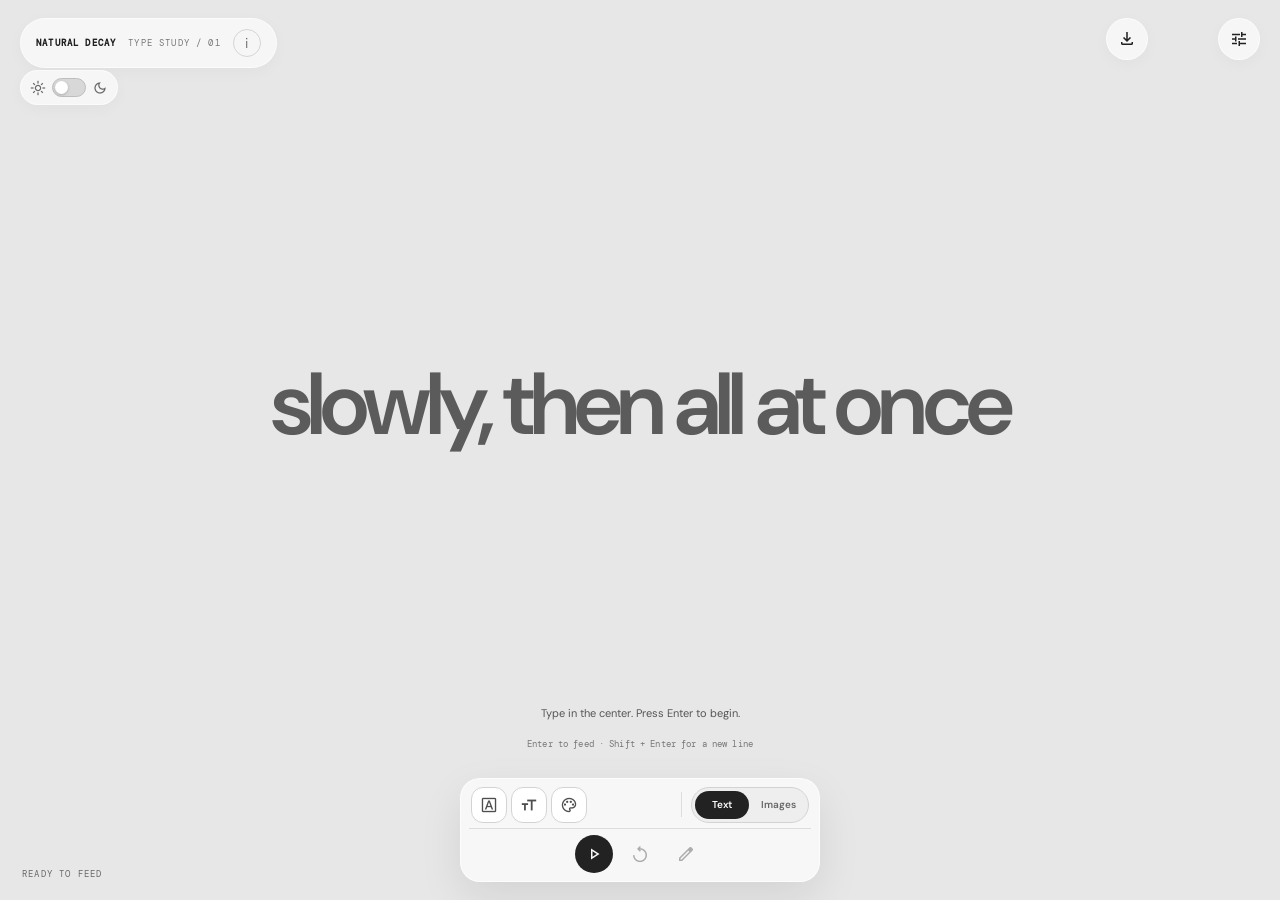
==== index.html @ f366f7c3 "Add files via upload" ====
<!doctype html>
<html lang="en" data-theme="light">
<head>
  <meta charset="utf-8">
  <meta name="viewport" content="width=device-width,initial-scale=1,viewport-fit=cover">
  <meta name="theme-color" content="#efefef">
  <title>Natural Decay — typography in motion</title>
  <link rel="preconnect" href="https://fonts.googleapis.com">
  <link rel="preconnect" href="https://fonts.gstatic.com" crossorigin>
  <link href="https://fonts.googleapis.com/css2?family=DM+Mono:wght@400;500&family=DM+Sans:wght@400;500;600;700&family=Fraunces:opsz,wght@9..144,400;9..144,600&family=IBM+Plex+Mono:wght@400;500&family=Manrope:wght@400;500;600;700&family=Playfair+Display:wght@400;600&family=Space+Grotesk:wght@400;500;600;700&display=swap" rel="stylesheet">
  <link href="https://fonts.googleapis.com/css2?family=Material+Symbols+Outlined" rel="stylesheet">
  <link rel="stylesheet" href="./styles.css">
</head>
<body>
  <main class="app" id="app">
    <div class="stage-wrap" aria-label="Typography scene">
      <canvas id="scene" aria-label="Ants consuming the centered scene"></canvas>
      <textarea id="copy" class="type-editor" rows="2" spellcheck="false" aria-label="Your text" aria-describedby="edit-hint">slowly, then all at once</textarea>
      <div id="image-layer" class="image-layer" aria-label="Image collage" tabindex="-1" hidden></div>
      <input id="image-file" type="file" accept="image/png,image/jpeg,image/svg+xml" multiple hidden>
      <div class="brand-pill"><strong>NATURAL DECAY</strong><span>TYPE STUDY / 01</span><button id="info-open" class="info-button icon-button" aria-label="About Natural Decay" title="About Natural Decay"><span class="info-glyph" aria-hidden="true">i</span></button></div>
      <label class="theme-toggle" title="Switch between light and dark mode"><span class="material-symbols-outlined" aria-hidden="true">light_mode</span><input id="theme-toggle" type="checkbox" role="switch" aria-label="Dark mode"><span class="material-symbols-outlined" aria-hidden="true">dark_mode</span></label>
      <button id="export" class="tweak-trigger frame-export" title="Download this frame"><span class="material-symbols-outlined" aria-hidden="true">download</span><span>Download frame</span></button>
      <button id="tweak-open" class="tweak-trigger" aria-haspopup="dialog" aria-controls="tweaks"><span class="material-symbols-outlined" aria-hidden="true">tune</span><span>Tweak</span></button>
      <div class="scene-meta"><span id="state-label" aria-live="polite">READY TO FEED</span><span id="remaining"></span></div>
      <div id="hint" class="hint" role="status">Type in the center. Press Enter to begin.</div>
      <div id="edit-hint" class="edit-hint">Enter to feed <i>·</i> Shift + Enter for a new line <i>·</i> Add, drag, or paste images to build a collage</div>
      <div id="edit-toolbar" class="edit-toolbar" aria-label="Composition and simulation controls">
        <div class="toolbar-top">
          <div id="type-style" class="type-style" aria-label="Text styling tools">
            <details class="style-popover" name="toolbar-popover"><summary aria-label="Choose font family" title="Font family"><span class="material-symbols-outlined" aria-hidden="true">font_download</span></summary><div class="font-panel"><div class="popover-title">Typeface</div><div id="font-options" class="font-options" role="listbox" aria-label="Typeface options"></div></div></details>
            <details class="style-popover" name="toolbar-popover"><summary aria-label="Text size" title="Text size"><span class="material-symbols-outlined" aria-hidden="true">format_size</span></summary><label class="size-tool"><span>Size</span><input id="edit-size" type="range" min="28" max="160" value="88" aria-label="Text size"></label></details>
            <details class="style-popover" name="toolbar-popover"><summary aria-label="Text color" title="Text color"><span class="material-symbols-outlined" aria-hidden="true">palette</span></summary><div class="color-panel"><div class="popover-title">Text color</div><div class="color-swatches" role="group" aria-label="Choose text color"><button type="button" data-color="#202020" aria-label="Black" class="color-swatch"></button><button type="button" data-color="#5b5b5b" aria-label="Charcoal" class="color-swatch"></button><button type="button" data-color="#888888" aria-label="Grey" class="color-swatch"></button><button type="button" data-color="#d0d0d0" aria-label="Light grey" class="color-swatch"></button><button type="button" data-color="#ffffff" aria-label="White" class="color-swatch"></button><button type="button" data-color="#cf3b3b" aria-label="Red" class="color-swatch"></button><button type="button" data-color="#df8b22" aria-label="Orange" class="color-swatch"></button><button type="button" data-color="#d6c33a" aria-label="Yellow" class="color-swatch"></button><button type="button" data-color="#3c9b67" aria-label="Green" class="color-swatch"></button><button type="button" data-color="#3289c9" aria-label="Blue" class="color-swatch"></button><button type="button" data-color="#7754b8" aria-label="Purple" class="color-swatch"></button><button type="button" data-color="#ca4f91" aria-label="Pink" class="color-swatch"></button></div><label class="custom-color">Hex<input id="text-color" type="text" value="#5b5b5b" aria-label="Custom hex text color" maxlength="7" inputmode="text"></label></div></details>
          </div>
          <div class="toolbar-actions">
            <div id="mode-switch" class="mode-switch" role="group" aria-label="Composition mode">
              <button id="mode-text" class="mode-option active" type="button" aria-pressed="true">Text</button>
              <button id="mode-image" class="mode-option" type="button" aria-pressed="false">Images</button>
            </div>
            <div id="image-tools" class="image-tools" hidden>
              <button id="add-image" class="panel-action compact-action" title="Choose images"><span class="material-symbols-outlined" aria-hidden="true">image</span></button>
              <button id="paste-image" class="panel-action compact-action" title="Paste images from the clipboard"><span class="material-symbols-outlined" aria-hidden="true">content_paste</span></button>
              <button id="clear-image" class="panel-action compact-action" title="Remove selected image" hidden><span class="material-symbols-outlined" aria-hidden="true">delete</span></button>
            </div>
          </div>
        </div>
        <div class="transport" role="group" aria-label="Simulation controls">
          <button id="play-pause" class="icon-button primary-icon" aria-label="Start feeding" title="Start feeding"><span class="material-symbols-outlined" aria-hidden="true">play_arrow</span></button>
          <button id="replay" class="icon-button" aria-label="Replay" title="Replay" disabled><span class="material-symbols-outlined" aria-hidden="true">replay</span></button>
          <button id="edit" class="icon-button" aria-label="Edit text" title="Edit text" disabled><span class="material-symbols-outlined" aria-hidden="true">edit</span></button>
        </div>
      </div>
    </div>

    <dialog id="tweaks" class="tweaks" aria-labelledby="tweaks-title">
      <div class="dialog-head"><div><p class="eyebrow">LIVE BEHAVIOUR</p><h2 id="tweaks-title">Tweak the colony</h2></div><button id="tweak-close" class="close icon-button" aria-label="Close settings" title="Close settings"><span class="material-symbols-outlined" aria-hidden="true">close</span></button></div>
      <div class="tweak-content">
        <div class="field"><label for="ant-file">Custom ant</label><p>Use your own PNG or SVG ant. It stays on this device for this session.</p><input id="ant-file" type="file" accept="image/png,image/svg+xml"><button id="reset-ant" class="panel-action"><span class="material-symbols-outlined" aria-hidden="true">restart_alt</span>Use default ant</button></div>
        <div class="field"><label for="ant-speed">Ant speed <small id="ant-speed-value">1.0×</small></label><p>How quickly ants walk between the colony edge and food.</p><input id="ant-speed" type="range" min="0.4" max="2.5" step="0.1" value="1"></div>
        <div class="field"><label for="eating-frequency">Eating frequency <small id="eating-frequency-value">1.0×</small></label><p>How often ants take a bite while feeding, up to 8× faster.</p><input id="eating-frequency" type="range" min="0.25" max="8" step="0.05" value="1"></div>
        <div class="field"><label for="ant-chaos">Ant chaos <small id="ant-chaos-value">70%</small></label><p>Adds wandering turns while ants keep food in focus; higher values create broader turns.</p><input id="ant-chaos" type="range" min="0" max="100" step="1" value="70"></div>
        <div class="field"><label for="preset">Material response</label><p>Sets bite size and the roughness left at feeding edges.</p><select id="preset"><option value="soft">Soft</option><option value="crumbly">Crumbly</option><option value="firm">Firm</option><option value="custom">Custom</option></select></div>
        <div class="field"><label for="size">Type size <small id="size-value">88 px</small></label><p>Sets the requested text size for your next cycle.</p><input id="size" type="range" min="28" max="160" value="88"></div>
        <div class="field"><label class="check-label" for="autofit"><input id="autofit" type="checkbox" checked><span>Auto fit</span></label><p>Scales the text down when needed to fit the scene.</p></div>
        <div class="field"><label for="resistance">Resistance <small id="resistance-value">35%</small></label><p>Higher resistance makes each bite take longer.</p><input id="resistance" type="range" min="0" max="100" value="35"></div>
        <div class="field"><label for="deform">Deformation <small id="deform-value">2.0%</small></label><p>Controls the text’s subtle movement as it weakens.</p><input id="deform" type="range" min="0" max="5" step="0.1" value="2"></div>
        <div class="field trail-field"><label for="trails">Ant trails <small id="trail-value">Off</small></label><p>How long ant footsteps linger, up to 10 seconds.</p><input id="trails" type="range" min="0" max="10" step="0.5" value="0" aria-label="Ant trail duration in seconds"></div>
        <div class="panel-actions"><button id="copy-text" class="panel-action"><span class="material-symbols-outlined" aria-hidden="true">content_copy</span>Copy original text</button></div>
        <p class="privacy-note">The interface stays grayscale; text and source images keep their chosen colors. Fonts load from Google Fonts.</p>
      </div>
    </dialog>
    <dialog id="about" class="about-dialog" aria-labelledby="about-title">
      <div class="dialog-head"><div><p class="eyebrow">A LITTLE ABOUT THIS TOOL</p><h2 id="about-title">Natural Decay</h2></div><button id="about-close" class="close icon-button" aria-label="Close about panel" title="Close"><span class="material-symbols-outlined" aria-hidden="true">close</span></button></div>
      <div class="about-content"><p>Turn text or an image collage into a scene ants gradually eat away. Style your type, add and arrange PNG, JPEG, or SVG images, choose a custom ant, tune the colony and its trails, then pause, replay, switch themes, or download a frame.</p><a class="credit-link" href="https://arnavsharnav.framer.website/" target="_blank" rel="noopener noreferrer">made by arnavsharnav <span class="material-symbols-outlined" aria-hidden="true">open_in_new</span></a></div>
    </dialog>
  </main>
  <script type="module" src="./js/main.js"></script>
</body>
</html>
---- styles.css ----
:root{color-scheme:light;--paper:#efefef;--surface:#f8f8f8;--stage:#e7e7e7;--ink:#202020;--muted:#777;--line:#d3d3d3;--shadow:0 18px 60px #0002}
*{box-sizing:border-box}html,body{width:100%;height:100%;margin:0;overflow:hidden;background:var(--paper);color:var(--ink);font:14px/1.45 "DM Sans",sans-serif}button,input,select,textarea{font:inherit;color:inherit}button{cursor:pointer}.app{width:100vw;height:100vh;height:100dvh;overflow:hidden}.stage-wrap{position:fixed;inset:0;overflow:hidden;background:var(--stage);isolation:isolate}#scene{position:absolute;inset:0;width:100%;height:100%;display:block}
.type-editor{position:absolute;z-index:2;left:50%;top:50%;transform:translate(-50%,-50%);width:min(86vw,1500px);height:auto;min-height:1.1em;max-height:68vh;resize:none;overflow:hidden;border:0;outline:0;background:transparent;text-align:center;white-space:pre-wrap;letter-spacing:-.055em;line-height:1.04;padding:0;color:#5b5b5b;font-family:"DM Sans",sans-serif;font-size:clamp(42px,10vw,148px);font-weight:600;caret-color:#555}.type-editor::selection{background:#7775;color:#111}.type-editor.is-hidden{display:none}
.brand-pill,.tweak-trigger,.transport,.edit-toolbar,.scene-meta,.hint,.edit-hint{position:absolute;z-index:4}.brand-pill{top:max(18px,env(safe-area-inset-top));left:max(20px,env(safe-area-inset-left));display:flex;align-items:center;gap:12px;border:1px solid #fff9;background:#f8f8f8d9;backdrop-filter:blur(14px);border-radius:99px;padding:10px 15px;font:600 9px "DM Mono",monospace;letter-spacing:.13em;box-shadow:0 4px 16px #00000008}.brand-pill span{color:var(--muted);font-weight:400}
.tweak-trigger{top:max(18px,env(safe-area-inset-top));right:max(20px,env(safe-area-inset-right));height:42px;display:flex;align-items:center;gap:8px;padding:0 15px;border:1px solid #fff9;border-radius:99px;background:#f8f8f8d9;backdrop-filter:blur(14px);box-shadow:0 4px 16px #00000008;font-size:11px;transition:transform .18s ease,background .18s ease}.tweak-trigger:hover{transform:translateY(-1px);background:#fff}.material-symbols-outlined{font-family:'Material Symbols Outlined';font-weight:normal;font-style:normal;font-size:20px;line-height:1;letter-spacing:normal;text-transform:none;display:inline-block;white-space:nowrap;direction:ltr;font-feature-settings:'liga';-webkit-font-feature-settings:'liga';-webkit-font-smoothing:antialiased}
.scene-meta{left:max(22px,env(safe-area-inset-left));bottom:max(20px,env(safe-area-inset-bottom));right:max(22px,env(safe-area-inset-right));display:flex;justify-content:space-between;align-items:center;color:#686868;font:9px "DM Mono",monospace;letter-spacing:.13em;pointer-events:none}.hint{bottom:108px;left:50%;transform:translateX(-50%);max-width:min(90vw,600px);text-align:center;color:#555;font-size:11px;pointer-events:none}.edit-hint{bottom:77px;left:50%;transform:translateX(-50%);width:max-content;max-width:90vw;text-align:center;color:#777;font:9px "DM Mono",monospace;letter-spacing:.015em;pointer-events:none}.edit-hint i{font-style:normal;color:#aaa;padding:0 4px}
.transport{left:50%;bottom:max(22px,env(safe-area-inset-bottom));transform:translateX(-50%);display:flex;gap:6px;padding:6px;border:1px solid #fff9;border-radius:99px;background:#f8f8f8dc;backdrop-filter:blur(18px);box-shadow:0 10px 36px #00000012}.icon-button{width:42px;height:42px;border-radius:50%;border:1px solid transparent;background:transparent;display:grid;place-items:center;transition:transform .18s ease,background .18s ease,border-color .18s ease}.icon-button:hover:not(:disabled){transform:scale(1.06);background:#e8e8e8}.icon-button:active:not(:disabled){transform:scale(.96)}.icon-button:disabled{opacity:.34;cursor:default}.primary-icon{background:#222;color:#f8f8f8}.primary-icon:hover:not(:disabled){background:#444}
.edit-toolbar{left:50%;bottom:max(82px,calc(env(safe-area-inset-bottom) + 76px));transform:translateX(-50%);display:flex;align-items:center;gap:8px;padding:7px 10px;border:1px solid #fff9;border-radius:16px;background:#f8f8f8e8;backdrop-filter:blur(18px);box-shadow:0 12px 38px #00000010;transition:opacity .18s ease,transform .18s ease}.edit-toolbar[hidden]{display:none}.tool-select,.color-tool{height:36px;display:flex;align-items:center;gap:7px;padding:0 9px;border:1px solid var(--line);border-radius:11px;background:#fff}.tool-select .material-symbols-outlined{font-size:18px;color:#666}.tool-select select{appearance:none;max-width:150px;border:0;outline:0;background:transparent;font-size:11px}.color-tool{gap:8px;font-size:10px;color:#555}.color-tool input{width:25px;height:25px;padding:0;border:1px solid #ccc;border-radius:50%;overflow:hidden;background:transparent;cursor:pointer}.color-tool input::-webkit-color-swatch-wrapper{padding:0}.color-tool input::-webkit-color-swatch{border:0;border-radius:50%}
.tweaks{position:fixed;inset:auto 20px auto auto;top:72px;width:min(360px,calc(100vw - 28px));max-height:calc(100dvh - 92px);margin:0;padding:0;overflow:hidden;border:1px solid #fff;background:#f8f8f8f2;color:var(--ink);border-radius:20px;box-shadow:var(--shadow);backdrop-filter:blur(20px);opacity:0;transform:translateY(-8px) scale(.98);transition:opacity .2s ease,transform .2s ease}.tweaks[open]{opacity:1;transform:translateY(0) scale(1)}.dialog-head{display:flex;justify-content:space-between;align-items:center;padding:20px 20px 14px;border-bottom:1px solid #e2e2e2}.eyebrow{margin:0 0 5px;color:#777;font:9px "DM Mono",monospace;letter-spacing:.14em}.dialog-head h2{margin:0;font:500 24px/1.1 "Fraunces",serif;letter-spacing:-.035em}.close{width:34px;height:34px;border:1px solid #ddd;color:#444}.tweak-content{padding:5px 20px 16px;max-height:calc(100dvh - 160px);overflow:auto;overscroll-behavior:contain}.field{padding:13px 0 12px;border-bottom:1px solid #e5e5e5}.field:last-of-type{border-bottom:0}.field label{display:flex;justify-content:space-between;align-items:center;gap:12px;font-size:11px;font-weight:600}.field label small{font:10px "DM Mono",monospace;color:#666}.field p{margin:4px 0 7px;color:#777;font-size:10px;line-height:1.35}.field input[type=range]{display:block;width:100%;height:16px;margin:0;accent-color:#444}.field select{width:100%;padding:7px 9px;border:1px solid #ddd;border-radius:9px;background:#fff;font-size:11px;outline:none}.privacy-note{margin:12px 0 0;color:#777;font-size:9px}
button:focus-visible,select:focus-visible,input:focus-visible,.type-editor:focus-visible{outline:2px solid #777;outline-offset:3px}
@media(max-width:600px){.brand-pill{top:max(13px,env(safe-area-inset-top));left:max(13px,env(safe-area-inset-left));padding:9px 12px;font-size:8px}.brand-pill span{display:none}.tweak-trigger{top:max(13px,env(safe-area-inset-top));right:max(13px,env(safe-area-inset-right));height:38px;padding:0 12px}.type-editor{width:90vw;font-size:clamp(38px,11vw,80px)}.tweaks{right:12px;top:60px}.edit-toolbar{bottom:max(82px,calc(env(safe-area-inset-bottom) + 76px));gap:5px;padding:6px}.tool-select select{max-width:110px}.color-tool{padding:0 7px}.hint{bottom:109px;font-size:10px}.edit-hint{bottom:74px;font-size:8px;max-width:94vw}.scene-meta{left:14px;right:14px;bottom:max(17px,env(safe-area-inset-bottom));font-size:8px}}
@media(prefers-reduced-motion:reduce){*,*::before,*::after{transition-duration:.01ms!important;animation-duration:.01ms!important;scroll-behavior:auto!important}}
.field .check-label{justify-content:flex-start;cursor:pointer}.check-label input{accent-color:#444}.panel-actions{display:flex;gap:8px;padding-top:14px}.panel-action{display:flex;align-items:center;gap:7px;border:1px solid #ddd;border-radius:10px;background:#fff;padding:8px 10px;font-size:10px}.panel-action .material-symbols-outlined{font-size:16px}.hint.error{color:#333;text-decoration:underline;text-decoration-color:#999;text-underline-offset:3px}.edit-hint[hidden]{display:none}
.image-layer{position:absolute;z-index:2;inset:0;pointer-events:none}.image-layer[hidden]{display:none}.image-item{position:absolute;pointer-events:auto;touch-action:none;user-select:none;border:1px solid transparent;cursor:grab}.image-item:active{cursor:grabbing}.image-item.selected{border-color:#444;box-shadow:0 0 0 1px #fff9}.image-item>img{display:block;width:100%;height:100%;object-fit:fill;pointer-events:none}.resize-handle{position:absolute;width:12px;height:12px;border:1px solid #333;border-radius:50%;background:#f7f7f7;box-shadow:0 1px 4px #0002;z-index:2;opacity:0;pointer-events:none}.image-item.selected .resize-handle{opacity:1;pointer-events:auto}.resize-handle.nw{left:-6px;top:-6px;cursor:nwse-resize}.resize-handle.ne{right:-6px;top:-6px;cursor:nesw-resize}.resize-handle.sw{left:-6px;bottom:-6px;cursor:nesw-resize}.resize-handle.se{right:-6px;bottom:-6px;cursor:nwse-resize}.stage-wrap.is-dragging::after{content:'Drop images to add to the collage';position:absolute;z-index:5;inset:18px;border:1px dashed #777;border-radius:28px;background:#f7f7f7aa;display:grid;place-items:center;color:#444;font:11px "DM Mono",monospace;letter-spacing:.04em;pointer-events:none}
.mode-switch{position:absolute;z-index:4;top:max(16px,env(safe-area-inset-top));left:50%;transform:translateX(-50%);display:flex;gap:2px;padding:4px;border:1px solid #fff9;border-radius:99px;background:#f8f8f8df;backdrop-filter:blur(16px);box-shadow:0 5px 20px #0000000a}
.mode-option{min-width:78px;padding:8px 15px;border:0;border-radius:99px;background:transparent;color:#666;font-size:11px;font-weight:600;transition:background .18s ease,color .18s ease}
.mode-option.active{background:#222;color:#fff}
.mode-option:focus-visible{outline:2px solid #777;outline-offset:2px}
.type-style{position:relative}
.type-style>summary{height:36px;display:flex;align-items:center;gap:7px;padding:0 12px;list-style:none;border:1px solid var(--line);border-radius:11px;background:#fff;color:#555;font-size:10px;font-weight:600;cursor:pointer}
.type-style>summary::-webkit-details-marker{display:none}
.type-style>summary .material-symbols-outlined{font-size:17px}
.type-controls{position:absolute;left:50%;bottom:calc(100% + 9px);transform:translateX(-50%);display:flex;align-items:center;gap:7px;width:max-content;max-width:96vw;padding:8px;border:1px solid #fff9;border-radius:15px;background:#f8f8f8ed;backdrop-filter:blur(18px);box-shadow:0 10px 30px #0002}
.image-tools{display:flex;align-items:center;justify-content:center;gap:7px;flex-wrap:wrap}
.image-tools[hidden]{display:none!important}
.image-mode-hint{padding:0 5px;color:#777;font-size:9px;white-space:nowrap}
html[data-theme="dark"] .mode-switch,html[data-theme="dark"] .type-controls{background:#292929ed;border-color:#494949}
html[data-theme="dark"] .mode-option{color:#bbb}html[data-theme="dark"] .mode-option.active{background:#eee;color:#222}
html[data-theme="dark"] .type-style>summary{background:#333;color:#eee}
.edit-toolbar{width:max-content;max-width:96vw;justify-content:center;flex-wrap:wrap;gap:6px}.tool-select,.color-tool,.size-tool{height:36px;min-width:0}.size-tool{display:flex;align-items:center;gap:7px;padding:0 9px;border:1px solid var(--line);border-radius:11px;background:#fff;color:#555;font-size:10px}.size-tool input{width:82px;height:16px;accent-color:#444}.compact-action{width:36px;height:36px;padding:0;justify-content:center;border-radius:11px}.compact-action>span:not(.material-symbols-outlined){display:none}
.trail-control{position:absolute;z-index:4;left:max(22px,env(safe-area-inset-left));bottom:max(54px,calc(env(safe-area-inset-bottom) + 52px));width:190px;display:grid;grid-template-columns:1fr auto;gap:2px 10px;padding:9px 12px;border:1px solid #fff9;border-radius:14px;background:#f8f8f8dc;backdrop-filter:blur(16px);box-shadow:0 8px 26px #0000000a;color:#555;font-size:10px}.trail-control>span{font-weight:600}.trail-control>span small{float:right;font:9px "DM Mono",monospace;color:#777}.trail-control input{width:100%;height:14px;grid-column:1/3;accent-color:#444}.trail-control>small{grid-column:1/3;color:#888;font-size:9px}
.panel-action[hidden]{display:none!important}
.hint{bottom:max(142px,calc(env(safe-area-inset-bottom) + 136px))}.edit-hint{bottom:max(163px,calc(env(safe-area-inset-bottom) + 157px))}
@media(max-width:600px){.hint{bottom:max(174px,calc(env(safe-area-inset-bottom) + 168px))}.edit-hint{bottom:max(194px,calc(env(safe-area-inset-bottom) + 188px))}}
@media(max-width:600px){.edit-toolbar{width:min(96vw,460px);bottom:max(82px,calc(env(safe-area-inset-bottom) + 76px));gap:4px}.tool-select select{max-width:95px}.size-tool input{width:62px}.color-tool{padding:0 7px}.trail-control{left:13px;width:154px;bottom:max(62px,calc(env(safe-area-inset-bottom) + 60px));padding:7px 9px}.edit-hint{bottom:74px}}
@media(max-width:600px){.mode-switch{top:max(57px,calc(env(safe-area-inset-top) + 47px));padding:3px}.mode-option{min-width:62px;padding:7px 10px;font-size:10px}.image-mode-hint{flex-basis:100%;text-align:center}.type-controls{width:min(96vw,430px);flex-wrap:wrap;justify-content:center}.type-style>summary{padding:0 10px}}
.frame-export{right:132px}
@media(max-width:600px){.frame-export{right:calc(max(13px,env(safe-area-inset-right)) + 91px);padding:0 10px}.frame-export>span:last-child{font-size:9px}}
.theme-toggle{position:absolute;z-index:4;top:max(70px,calc(env(safe-area-inset-top) + 52px));left:max(20px,env(safe-area-inset-left));display:flex;align-items:center;gap:6px;padding:7px 9px;border:1px solid #fff9;border-radius:99px;background:#f8f8f8df;backdrop-filter:blur(14px);box-shadow:0 4px 16px #00000008}.theme-toggle .material-symbols-outlined{font-size:16px;color:#666}.theme-toggle input{appearance:none;position:relative;width:34px;height:19px;margin:0;border:1px solid #bdbdbd;border-radius:99px;background:#d8d8d8;cursor:pointer;transition:background .18s ease}.theme-toggle input::before{content:'';position:absolute;left:2px;top:2px;width:13px;height:13px;border-radius:50%;background:#fff;box-shadow:0 1px 3px #0003;transition:transform .18s ease}.theme-toggle input:checked{background:#555}.theme-toggle input:checked::before{transform:translateX(15px)}.theme-toggle input:focus-visible{outline:2px solid #777;outline-offset:2px}
html[data-theme="dark"]{color-scheme:dark;--paper:#171717;--surface:#242424;--stage:#262626;--ink:#ededed;--muted:#aaa;--line:#4a4a4a;--shadow:0 18px 60px #0009}
html[data-theme="dark"] body,html[data-theme="dark"] .stage-wrap{background:var(--stage);color:var(--ink)}
html[data-theme="dark"] .brand-pill,html[data-theme="dark"] .tweak-trigger,html[data-theme="dark"] .transport,html[data-theme="dark"] .edit-toolbar,html[data-theme="dark"] .trail-control,html[data-theme="dark"] .theme-toggle{background:#292929e8;border-color:#494949;color:var(--ink)}
html[data-theme="dark"] .tweaks{background:#242424f5;border-color:#4a4a4a;color:var(--ink)}html[data-theme="dark"] .dialog-head{border-bottom-color:#414141}html[data-theme="dark"] .field{border-bottom-color:#414141}html[data-theme="dark"] .eyebrow,html[data-theme="dark"] .field p,html[data-theme="dark"] .privacy-note,html[data-theme="dark"] .field label small,html[data-theme="dark"] .scene-meta,html[data-theme="dark"] .hint,html[data-theme="dark"] .edit-hint{color:#aaa}
html[data-theme="dark"] .tool-select,html[data-theme="dark"] .color-tool,html[data-theme="dark"] .size-tool,html[data-theme="dark"] .panel-action,html[data-theme="dark"] .field select{background:#303030;border-color:#505050;color:#eee}html[data-theme="dark"] .tool-select select{background:transparent;color:#eee}html[data-theme="dark"] .field select{background:#303030}html[data-theme="dark"] .close{border-color:#505050;color:#eee}html[data-theme="dark"] .icon-button:hover:not(:disabled){background:#3b3b3b}html[data-theme="dark"] .primary-icon{background:#eee;color:#222}html[data-theme="dark"] .primary-icon:hover:not(:disabled){background:#fff}html[data-theme="dark"] .trail-control>small,html[data-theme="dark"] .trail-control>span small{color:#aaa}html[data-theme="dark"] .theme-toggle .material-symbols-outlined{color:#bbb}html[data-theme="dark"] .theme-toggle input{background:#555;border-color:#666}html[data-theme="dark"] .theme-toggle input:checked{background:#aaa}html[data-theme="dark"] .theme-toggle input:checked::before{background:#242424}
@media(max-width:600px){.theme-toggle{top:max(60px,calc(env(safe-area-inset-top) + 47px));left:max(13px,env(safe-area-inset-left));padding:6px 8px}}

/* About panel and compact responsive layout */
.brand-pill strong{font:inherit;white-space:nowrap}
.info-button{width:28px;height:28px;min-width:28px;border:1px solid var(--line);color:var(--muted)}
.info-glyph{font:600 14px/1 "DM Sans",sans-serif;color:var(--muted)}
.about-dialog{position:fixed;inset:70px auto auto 20px;width:min(340px,calc(100vw - 28px));max-height:calc(100dvh - 90px);margin:0;padding:0;overflow:auto;border:1px solid #fff;border-radius:20px;background:#f8f8f8f5;color:var(--ink);box-shadow:var(--shadow);backdrop-filter:blur(20px)}
.about-dialog::backdrop{background:#0001}
.tweaks::backdrop{background:#0002;backdrop-filter:blur(2px)}
.about-content{padding:14px 20px 20px}
.about-content p{margin:0 0 16px;color:var(--muted);font-size:12px;line-height:1.6}
.credit-link{display:inline-flex;align-items:center;gap:5px;color:var(--ink);font-size:11px;font-weight:600;text-decoration:none;border-bottom:1px solid #aaa;padding-bottom:3px}
.credit-link:hover{border-color:currentColor}
.credit-link .material-symbols-outlined{font-size:14px}
html[data-theme="dark"] .about-dialog{background:#242424f5;border-color:#4a4a4a}
html[data-theme="dark"] .about-dialog .dialog-head{border-bottom-color:#414141}

@media (min-width:601px) and (max-width:900px){
  .type-editor{width:88vw;font-size:clamp(54px,9vw,110px)}
  .edit-toolbar{max-width:calc(100vw - 28px);gap:5px}
  .tool-select select{max-width:120px}
  .size-tool input{width:68px}
}

@media (max-width:600px){
  html,body,.app,.stage-wrap{width:100%;height:100%;height:100dvh}
  .brand-pill{top:max(10px,env(safe-area-inset-top));left:max(12px,env(safe-area-inset-left));max-width:calc(100vw - 118px);gap:8px;padding:7px 9px;font-size:8px}
  .brand-pill>span{display:none}
  .brand-pill .info-glyph{display:inline!important}
  .info-button{width:27px;height:27px;min-width:27px}
  .tweak-trigger{top:max(10px,env(safe-area-inset-top));right:max(12px,env(safe-area-inset-right));height:36px;width:36px;justify-content:center;padding:0;gap:0}
  .tweak-trigger>span:last-child{display:none}
  .frame-export{right:calc(max(12px,env(safe-area-inset-right)) + 46px);padding:0;width:36px}
  .theme-toggle{top:max(57px,calc(env(safe-area-inset-top) + 48px));left:max(12px,env(safe-area-inset-left));padding:5px 7px}
  .trail-control{top:max(104px,calc(env(safe-area-inset-top) + 94px));bottom:auto;left:max(12px,env(safe-area-inset-left));width:min(154px,44vw);padding:7px 9px}
  .type-editor{top:47%;width:92vw;max-height:54dvh;font-size:clamp(32px,10vw,60px);overflow-wrap:anywhere;letter-spacing:-.045em}
  .transport{bottom:max(9px,env(safe-area-inset-bottom));gap:4px;padding:4px}
  .icon-button{width:38px;height:38px}
  .edit-toolbar{left:12px;right:12px;bottom:max(66px,calc(env(safe-area-inset-bottom) + 60px));width:auto;max-width:none;transform:none;justify-content:center;gap:5px;padding:7px;border-radius:16px}
  .tool-select{flex:1 1 122px;justify-content:center;padding:0 6px}
  .tool-select select{max-width:clamp(74px,25vw,118px)}
  .size-tool{flex:1 1 112px;justify-content:space-between;gap:5px;padding:0 7px}
  .size-tool input{width:clamp(48px,19vw,76px)}
  .color-tool{flex:0 0 auto;gap:6px;padding:0 7px}
  .compact-action{flex:0 0 36px;width:36px;height:36px}
  .hint{bottom:max(220px,calc(env(safe-area-inset-bottom) + 212px));width:calc(100vw - 28px);max-width:460px;font-size:10px}
  .edit-hint{bottom:max(192px,calc(env(safe-area-inset-bottom) + 184px));width:calc(100vw - 28px);max-width:460px;font-size:8px}
  .scene-meta{left:max(12px,env(safe-area-inset-left));right:max(12px,env(safe-area-inset-right));bottom:max(12px,env(safe-area-inset-bottom));font-size:7px;letter-spacing:.08em}
  .tweaks{inset:auto 0 0;width:100vw;max-width:100vw;max-height:90dvh;border-radius:22px 22px 0 0;transform:translateY(8px) scale(1)}
  .tweaks[open]{transform:translateY(0) scale(1)}
  .dialog-head{padding:16px 18px 12px}
  .tweak-content{max-height:calc(90dvh - 70px);padding:4px 18px max(16px,env(safe-area-inset-bottom))}
  .about-dialog{inset:max(56px,calc(env(safe-area-inset-top) + 48px)) 12px auto;width:auto;max-width:none;max-height:calc(100dvh - 70px);border-radius:18px}
}

@media (max-width:360px){
  .brand-pill{max-width:calc(100vw - 108px);gap:6px;padding-inline:8px}
  .brand-pill strong{font-size:7px;letter-spacing:.1em}
  .tool-select{flex-basis:108px}
  .tool-select select{max-width:74px}
  .size-tool{flex-basis:96px}
  .color-tool{font-size:9px}
  .compact-action{flex-basis:34px;width:34px;height:34px}
}

/* Unified, content-sized dock: mode and contextual tools stay together. */
.mode-switch{position:static;z-index:auto;left:auto;top:auto;transform:none;flex:0 0 auto;gap:2px;padding:3px;border:1px solid var(--line);border-radius:99px;background:#eee9;box-shadow:none;backdrop-filter:none}
.mode-option{min-width:58px;padding:7px 10px;font-size:10px}
.edit-toolbar{left:50%;right:auto;bottom:max(82px,calc(env(safe-area-inset-bottom) + 76px));width:max-content;max-width:calc(100vw - 20px);transform:translateX(-50%);flex-wrap:nowrap;gap:5px;padding:6px;border-radius:16px}
.type-style{flex:0 0 auto}
.type-style>summary{height:36px;padding:0 10px;white-space:nowrap}
.image-tools{flex:0 0 auto;flex-wrap:nowrap;gap:4px}
.compact-action{flex:0 0 34px;width:34px;height:34px}
.image-mode-hint{display:none}
.type-controls{max-width:calc(100vw - 20px)}
.trail-field{padding-block:12px}
.trail-field input[type=range]{accent-color:#444}
html[data-theme="dark"] .mode-switch{background:#343434;border-color:#505050}
html[data-theme="dark"] .mode-option{color:#bbb}
html[data-theme="dark"] .mode-option.active{background:#eee;color:#222}
html[data-theme="dark"] .trail-field input[type=range]{accent-color:#ddd}
@media(max-width:600px){
  .edit-toolbar{left:50%;right:auto;bottom:max(66px,calc(env(safe-area-inset-bottom) + 60px));width:max-content;max-width:calc(100vw - 20px);transform:translateX(-50%);flex-wrap:nowrap;gap:4px;padding:5px}
  .mode-option{min-width:54px;padding:7px 8px;font-size:9px}
  .type-style>summary{padding:0 8px;font-size:9px;gap:5px}
  .type-style>summary .material-symbols-outlined{font-size:15px}
  .compact-action{flex-basis:32px;width:32px;height:32px}
  .image-tools{gap:3px}
  .hint{bottom:max(126px,calc(env(safe-area-inset-bottom) + 120px));width:calc(100vw - 24px);font-size:10px}
  .edit-hint{display:none}
  .scene-meta{bottom:max(8px,env(safe-area-inset-bottom))}
  .transport{bottom:max(6px,env(safe-area-inset-bottom));padding:3px}
  .icon-button{width:36px;height:36px}
  .type-controls{left:50%;width:max-content;max-width:calc(100vw - 20px);flex-wrap:wrap;justify-content:center}
  .tool-select select{max-width:105px}
  .size-tool input{width:58px}
}
@media(max-width:360px){
  .edit-toolbar{gap:3px;padding:4px}
  .mode-option{min-width:49px;padding-inline:6px}
  .type-style>summary{padding-inline:6px}
  .type-style>summary>span:last-child{font-size:8px}
  .compact-action{flex-basis:30px;width:30px;height:30px}
}
@media(max-height:560px) and (max-width:900px){
  .edit-toolbar{bottom:60px}
  .hint{display:none}
  .type-editor{max-height:42dvh}
}

/* Keep the three text controls visible and centered, with mode actions below. */
.edit-toolbar{display:flex;flex-direction:column;align-items:stretch;width:max-content;max-width:calc(100vw - 20px);gap:5px;padding:7px}
.type-style{display:block;position:static}
.type-style>summary{display:none}
.type-controls{position:static;left:auto;bottom:auto;transform:none;display:flex;align-items:center;justify-content:center;gap:5px;width:max-content;max-width:100%;padding:0;border:0;border-radius:0;background:transparent;backdrop-filter:none;box-shadow:none;flex-wrap:nowrap}
.tool-select,.size-tool,.color-tool{height:38px;flex:0 0 auto;gap:6px;padding:0 8px;border-radius:12px;white-space:nowrap}
.tool-select select{width:100px;max-width:100px;font-size:10px}
.size-tool{font-size:10px}
.size-tool input{width:78px}
.color-tool{font-size:9px}
.color-tool input{width:25px;height:25px}
.toolbar-actions{display:flex;align-items:center;justify-content:center;gap:5px;width:100%}
.mode-switch{position:static;z-index:auto;left:auto;top:auto;transform:none;flex:0 0 auto;gap:2px;padding:3px;border:1px solid var(--line);border-radius:99px;background:#eee9;box-shadow:none;backdrop-filter:none}
.mode-option{min-width:62px;padding:7px 10px;font-size:10px}
.image-tools{flex:0 0 auto;flex-wrap:nowrap;gap:4px}
.compact-action{flex:0 0 auto;width:auto;min-width:36px;height:36px;padding:0 10px;border-radius:12px}
.compact-action>span:not(.material-symbols-outlined){display:inline;font-size:10px}
.image-tools[hidden],.edit-toolbar[hidden],.type-style[hidden],.add-text-action[hidden],.cancel-action[hidden]{display:none!important}
.cancel-action{border-color:var(--line);background:transparent}
html[data-theme="dark"] .mode-switch{background:#343434;border-color:#505050}
html[data-theme="dark"] .mode-option{color:#bbb}
html[data-theme="dark"] .mode-option.active{background:#eee;color:#222}
@media(max-width:600px){
  .edit-toolbar{bottom:max(66px,calc(env(safe-area-inset-bottom) + 60px));max-width:calc(100vw - 20px);padding:6px;gap:5px}
  .type-controls{width:100%;justify-content:space-between;gap:4px}
  .tool-select,.size-tool,.color-tool{height:36px;gap:4px;padding:0 6px}
  .tool-select select{width:clamp(74px,25vw,98px);max-width:98px;font-size:9px}
  .size-tool input{width:clamp(50px,20vw,74px)}
  .color-tool{font-size:8px}
  .color-tool input{width:23px;height:23px}
  .toolbar-actions{gap:4px}
  .mode-option{min-width:54px;padding:7px 8px;font-size:9px}
  .compact-action{height:34px;min-width:34px;padding:0 8px}
  .compact-action>span:not(.material-symbols-outlined){font-size:9px}
  .hint{bottom:max(170px,calc(env(safe-area-inset-bottom) + 164px));width:calc(100vw - 24px);font-size:10px}
  .edit-hint{display:none}
}
@media(max-width:360px){
  .type-controls{max-width:calc(100vw - 32px);flex-wrap:wrap;justify-content:center}
  .tool-select{flex:1 1 112px;justify-content:center}
  .size-tool{flex:1 1 115px;justify-content:space-between}
  .color-tool{flex:1 1 82px;justify-content:space-between}
  .toolbar-actions{flex-wrap:wrap}
}
.size-tool input[type="range"]{accent-color:#555;cursor:pointer}
.toolbar-actions{flex-wrap:wrap}
html[data-theme="dark"] .size-tool input[type="range"]{accent-color:#ddd}

/* One compact control dock: style popovers, material controls, and playback stay together. */
.edit-toolbar{bottom:max(18px,env(safe-area-inset-bottom));display:flex;flex-direction:row;align-items:center;width:max-content;max-width:calc(100vw - 24px);gap:5px;padding:6px 7px;border-radius:22px;background:#f8f8f8ed;box-shadow:0 16px 44px #00000016}
.edit-toolbar .transport{position:static;left:auto;bottom:auto;transform:none;display:flex;gap:3px;padding:0;border:0;border-radius:0;background:transparent;box-shadow:none;backdrop-filter:none}
.edit-toolbar .icon-button{width:36px;height:36px}
.type-style{display:flex;align-items:center;gap:4px;position:static}
.style-popover{position:relative}
.style-popover>summary{display:grid;place-items:center;width:36px;height:36px;list-style:none;border:1px solid var(--line);border-radius:12px;background:#fff;color:#4e4e4e;cursor:pointer}
.style-popover>summary::-webkit-details-marker{display:none}
.style-popover>summary .material-symbols-outlined{font-size:18px}
.style-popover[open]>summary{background:#222;color:#fff;border-color:#222}
.style-popover>label{position:absolute;left:50%;bottom:calc(100% + 10px);transform:translateX(-50%);display:flex;align-items:center;gap:8px;min-width:max-content;height:40px;padding:0 10px;border:1px solid #fff9;border-radius:13px;background:#f8f8f8f2;box-shadow:0 12px 30px #0002;backdrop-filter:blur(18px);white-space:nowrap}
.style-popover .tool-select{height:auto;padding:0;border:0;background:transparent}.style-popover .tool-select>span,.style-popover .size-tool>span,.style-popover .color-tool>span{font-size:10px}
.style-popover .tool-select select{width:118px;max-width:118px}.style-popover .size-tool input{width:110px}.style-popover .color-tool input{width:25px;height:25px}
.toolbar-actions{width:auto;gap:4px}.mode-switch{border-color:var(--line);background:#eee}.mode-option{min-width:54px;padding:7px 9px}
.compact-action{width:36px;min-width:36px;height:36px;padding:0;border-radius:12px}.compact-action>span:not(.material-symbols-outlined){display:none}
.add-text-action{gap:0}.addition-actions{display:flex;gap:4px}.addition-actions[hidden]{display:none!important}.confirm-action{background:#222;color:#fff;border-color:#222}.confirm-action:hover{background:#444}
.hint{bottom:max(79px,calc(env(safe-area-inset-bottom) + 70px))}.edit-hint{bottom:max(62px,calc(env(safe-area-inset-bottom) + 54px))}
html[data-theme="dark"] .edit-toolbar{background:#292929ed;border-color:#494949}html[data-theme="dark"] .style-popover>summary{background:#303030;border-color:#505050;color:#eee}html[data-theme="dark"] .style-popover[open]>summary{background:#eee;color:#222;border-color:#eee}html[data-theme="dark"] .style-popover>label{background:#303030;color:#eee;border-color:#505050}html[data-theme="dark"] .mode-switch{background:#343434}
@media(max-width:600px){
  .edit-toolbar{bottom:max(12px,env(safe-area-inset-bottom));gap:3px;padding:5px;max-width:calc(100vw - 16px);border-radius:20px}
  .edit-toolbar .icon-button,.style-popover>summary,.compact-action{width:34px;min-width:34px;height:34px}
  .mode-option{min-width:46px;padding:7px 7px;font-size:9px}
  .style-popover .tool-select select{width:105px}.style-popover .size-tool input{width:94px}
  .style-popover>label{bottom:calc(100% + 8px);height:38px;padding:0 8px}
  .hint{bottom:max(70px,calc(env(safe-area-inset-bottom) + 62px));font-size:9px}.edit-hint{display:none}
}
@media(max-width:390px){.edit-toolbar{gap:2px;padding:4px}.type-style{gap:2px}.mode-option{min-width:42px;padding-inline:6px}.edit-toolbar .icon-button,.style-popover>summary,.compact-action{width:32px;min-width:32px;height:32px}}
#tweak-open,#export{width:42px;justify-content:center;padding:0}
#tweak-open>span:last-child,#export>span:last-child{display:none}

/* In-page style windows: compact, scrollable, and never delegated to the OS. */
.style-popover>label,.style-popover>div{position:absolute;left:50%;bottom:calc(100% + 10px);transform:translateX(-50%);z-index:20;border:1px solid #fff9;border-radius:15px;background:#f8f8f8f5;color:#333;box-shadow:0 10px 28px #0002;backdrop-filter:blur(16px)}
.style-popover .font-panel,.style-popover .color-panel{width:220px;padding:10px}
.popover-title{padding:2px 5px 8px;color:#777;font:10px "DM Mono",monospace;letter-spacing:.04em}
.font-options{display:grid;gap:3px;max-height:min(36vh,230px);overflow:auto;overscroll-behavior:contain;scrollbar-width:thin;padding-right:2px}
.font-option{min-height:36px;padding:7px 9px;text-align:left;border:1px solid transparent;border-radius:10px;background:transparent;color:inherit;font-size:12px;cursor:pointer}
.font-option:hover,.font-option[aria-selected="true"]{background:#e9e9e9;border-color:#ddd}
.color-swatches{display:grid;grid-template-columns:repeat(6,1fr);gap:8px;padding:3px 2px 10px}
.color-swatch{width:25px;height:25px;padding:0;border:1px solid #7775;border-radius:50%;background:var(--swatch);cursor:pointer;transition:transform .14s ease,box-shadow .14s ease}
.color-swatch[data-color="#202020"]{--swatch:#202020}.color-swatch[data-color="#5b5b5b"]{--swatch:#5b5b5b}.color-swatch[data-color="#888888"]{--swatch:#888}.color-swatch[data-color="#d0d0d0"]{--swatch:#d0d0d0}.color-swatch[data-color="#ffffff"]{--swatch:#fff}.color-swatch[data-color="#cf3b3b"]{--swatch:#cf3b3b}.color-swatch[data-color="#df8b22"]{--swatch:#df8b22}.color-swatch[data-color="#d6c33a"]{--swatch:#d6c33a}.color-swatch[data-color="#3c9b67"]{--swatch:#3c9b67}.color-swatch[data-color="#3289c9"]{--swatch:#3289c9}.color-swatch[data-color="#7754b8"]{--swatch:#7754b8}.color-swatch[data-color="#ca4f91"]{--swatch:#ca4f91}
.color-swatch:hover{transform:scale(1.1)}.color-swatch[aria-pressed="true"]{box-shadow:0 0 0 2px #f8f8f8,0 0 0 4px #555}
.custom-color{position:static!important;transform:none!important;display:flex;align-items:center;justify-content:space-between;min-width:0!important;width:auto!important;height:34px!important;padding:0 8px!important;border:1px solid var(--line)!important;border-radius:10px!important;background:#fff!important;box-shadow:none!important;backdrop-filter:none!important;color:#666;font:10px "DM Mono",monospace}
.custom-color input{width:88px;height:25px;border:0;outline:0;background:transparent;text-align:right;text-transform:uppercase;font:11px "DM Mono",monospace}
.size-tool{position:static!important;transform:none!important;min-width:180px!important;width:auto!important;height:40px!important;padding:0 10px!important;border:0!important;border-radius:0!important;background:transparent!important;box-shadow:none!important;backdrop-filter:none!important;color:#555}
.size-tool input{accent-color:#555;cursor:pointer}
.edit-toolbar .toolbar-actions,.edit-toolbar .transport{position:relative}
.edit-toolbar .toolbar-actions::before,.edit-toolbar .transport::before{content:"";width:1px;height:26px;margin:0 4px;background:#ddd;flex:0 0 1px}
.image-confirm-actions{position:absolute;z-index:12;top:6px;right:6px;display:flex;gap:5px;padding:4px;border:1px solid #fff;border-radius:99px;background:#f8f8f8;box-shadow:0 4px 14px #0002}
.image-confirm-actions button{display:grid;place-items:center;width:30px;height:30px;padding:0;border:1px solid #d6d6d6;border-radius:50%;background:#fff;color:#333;cursor:pointer;touch-action:manipulation}
.image-confirm-actions .image-confirm{border-color:#222;background:#222;color:#fff}
.image-confirm-actions button:hover{transform:scale(1.05)}
.image-item{overflow:visible}
html[data-theme="dark"] .style-popover>label,html[data-theme="dark"] .style-popover>div{background:#292929f5;border-color:#505050;color:#eee}
html[data-theme="dark"] .font-option:hover,html[data-theme="dark"] .font-option[aria-selected="true"]{background:#3b3b3b;border-color:#555}
html[data-theme="dark"] .custom-color{background:#303030!important;border-color:#505050!important;color:#eee}
html[data-theme="dark"] .custom-color input{color:#eee}
html[data-theme="dark"] .image-confirm-actions{background:#292929;border-color:#505050}
html[data-theme="dark"] .image-confirm-actions button{background:#333;color:#eee;border-color:#555}
html[data-theme="dark"] .image-confirm-actions .image-confirm{background:#eee;color:#222;border-color:#eee}
html[data-theme="dark"] .edit-toolbar .toolbar-actions::before,html[data-theme="dark"] .edit-toolbar .transport::before{background:#505050}
@media(max-width:600px){
  .style-popover .font-panel,.style-popover .color-panel{width:min(220px,calc(100vw - 28px))}
  .style-popover>label{min-width:180px!important;max-width:calc(100vw - 24px)}
  .image-confirm-actions{top:4px;right:4px;gap:3px;padding:3px}
  .image-confirm-actions button{width:28px;height:28px}
  .edit-toolbar .toolbar-actions::before,.edit-toolbar .transport::before{height:22px;margin:0 1px}
}
.hint{bottom:max(146px,calc(env(safe-area-inset-bottom) + 138px))}
.edit-hint{bottom:max(112px,calc(env(safe-area-inset-bottom) + 104px))}
@media(max-width:600px){.hint{bottom:max(170px,calc(env(safe-area-inset-bottom) + 164px))}.edit-hint{display:none}}

/* Two-tier dock: creation tools above, play controls on their own row. */
.edit-toolbar{display:flex;flex-direction:column;align-items:stretch;gap:4px;width:min(360px,calc(100vw - 24px));max-width:calc(100vw - 24px);padding:8px;border-radius:20px}
.toolbar-top{display:flex;align-items:center;justify-content:space-between;gap:8px;min-width:0;min-height:40px;padding:0 2px 5px;border-bottom:1px solid #ddd}
.toolbar-top .type-style{flex:0 0 auto;gap:4px}
.toolbar-top .toolbar-actions{display:flex;align-items:center;justify-content:flex-end;gap:6px;flex:1 1 auto;min-width:0;width:auto;flex-wrap:nowrap}
.toolbar-top .toolbar-actions::before{content:"";display:block;width:1px;height:25px;margin:0 3px 0 0;background:#ddd;flex:0 0 1px}
.toolbar-top.image-mode{justify-content:center}
.toolbar-top.image-mode .toolbar-actions{flex:0 1 auto;justify-content:center}
.toolbar-top.image-mode .toolbar-actions::before{display:none}
.edit-toolbar .transport{position:static;display:flex;justify-content:center;align-items:center;gap:8px;width:100%;padding:2px 0 0;border:0;background:transparent;box-shadow:none;backdrop-filter:none}
.edit-toolbar .transport::before{display:none}
.edit-toolbar .transport .icon-button{width:38px;height:38px}
.toolbar-top #mode-switch{position:static;transform:none;left:auto;top:auto;flex:0 0 auto}
.toolbar-top #image-tools{display:flex;align-items:center;gap:4px;flex:0 0 auto}
.toolbar-top #image-tools[hidden]{display:none!important}
.hint{bottom:max(178px,calc(env(safe-area-inset-bottom) + 170px))}
.edit-hint{bottom:max(150px,calc(env(safe-area-inset-bottom) + 142px))}
html[data-theme="dark"] .toolbar-top{border-bottom-color:#505050}
html[data-theme="dark"] .toolbar-top .toolbar-actions::before{background:#505050}
@media(max-width:600px){
  .edit-toolbar{left:50%;right:auto;bottom:max(12px,env(safe-area-inset-bottom));width:min(360px,calc(100vw - 24px));max-width:calc(100vw - 24px);transform:translateX(-50%);padding:7px;border-radius:18px}
  .toolbar-top{gap:6px;min-height:38px;padding:0 1px 5px}
  .toolbar-top .type-style{gap:3px}
  .toolbar-top .toolbar-actions{gap:4px}
  .toolbar-top .toolbar-actions::before{margin-right:1px;height:22px}
  .edit-toolbar .transport{gap:12px;padding-top:1px}
  .edit-toolbar .transport .icon-button{width:38px;height:38px}
  .hint{bottom:max(166px,calc(env(safe-area-inset-bottom) + 160px))}
  .edit-hint{display:none}
}
@media(max-width:360px){
  .edit-toolbar{width:calc(100vw - 18px);max-width:calc(100vw - 18px);padding:6px}
  .toolbar-top{gap:4px}
  .toolbar-top .type-style{gap:2px}
  .edit-toolbar .transport{gap:9px}
}
@media(max-height:560px){.hint,.edit-hint{display:none}}
/* Keep size in the same floating, single-tap panel as font and color. */
.style-popover .size-tool{position:absolute!important;left:50%!important;bottom:calc(100% + 10px)!important;transform:translateX(-50%)!important;z-index:20;display:flex;align-items:center;gap:10px;min-width:0!important;width:min(230px,calc(100vw - 24px))!important;height:46px!important;padding:0 12px!important;border:1px solid #fff9!important;border-radius:15px!important;background:#f8f8f8f5!important;box-shadow:0 10px 28px #0002!important;backdrop-filter:blur(16px)!important;color:#555;font-size:11px}
.style-popover .size-tool input{flex:1 1 auto;width:auto!important;min-width:0;height:18px;accent-color:#555;cursor:pointer}
html[data-theme="dark"] .style-popover .size-tool{background:#292929f5!important;border-color:#505050!important;color:#eee}
html[data-theme="dark"] .style-popover .size-tool input{accent-color:#ddd}
@media(max-width:600px){
  /* Align all floating controls to the first style button and cap them to the viewport. */
  .type-style>.style-popover:nth-child(1) .font-panel{left:0!important;transform:none!important}
  .type-style>.style-popover:nth-child(2) .size-tool{left:-40px!important;transform:none!important}
  .type-style>.style-popover:nth-child(3) .color-panel{left:-80px!important;transform:none!important}
  .style-popover .font-panel,.style-popover .color-panel{width:min(220px,calc(100vw - 24px));max-width:calc(100vw - 24px);max-height:calc(100dvh - 140px);overflow:auto}
  .style-popover .font-options{max-height:max(72px,min(36vh,230px,calc(100dvh - 190px)))}
  .style-popover .size-tool{width:min(230px,calc(100vw - 24px))!important;max-width:calc(100vw - 24px)!important}
  .theme-toggle{top:calc(max(10px,env(safe-area-inset-top)) + 60px);left:max(12px,env(safe-area-inset-left));gap:6px;min-height:32px}
  .theme-toggle>span{display:grid;place-items:center;width:18px;min-width:18px;height:18px;flex:0 0 18px;overflow:visible}
  .theme-toggle input{flex:0 0 34px}
}
@media(max-width:600px){
  .scene-meta{left:50%;right:auto;bottom:max(128px,calc(env(safe-area-inset-bottom) + 120px));width:max-content;max-width:92vw;transform:translateX(-50%);justify-content:center;gap:12px}
}
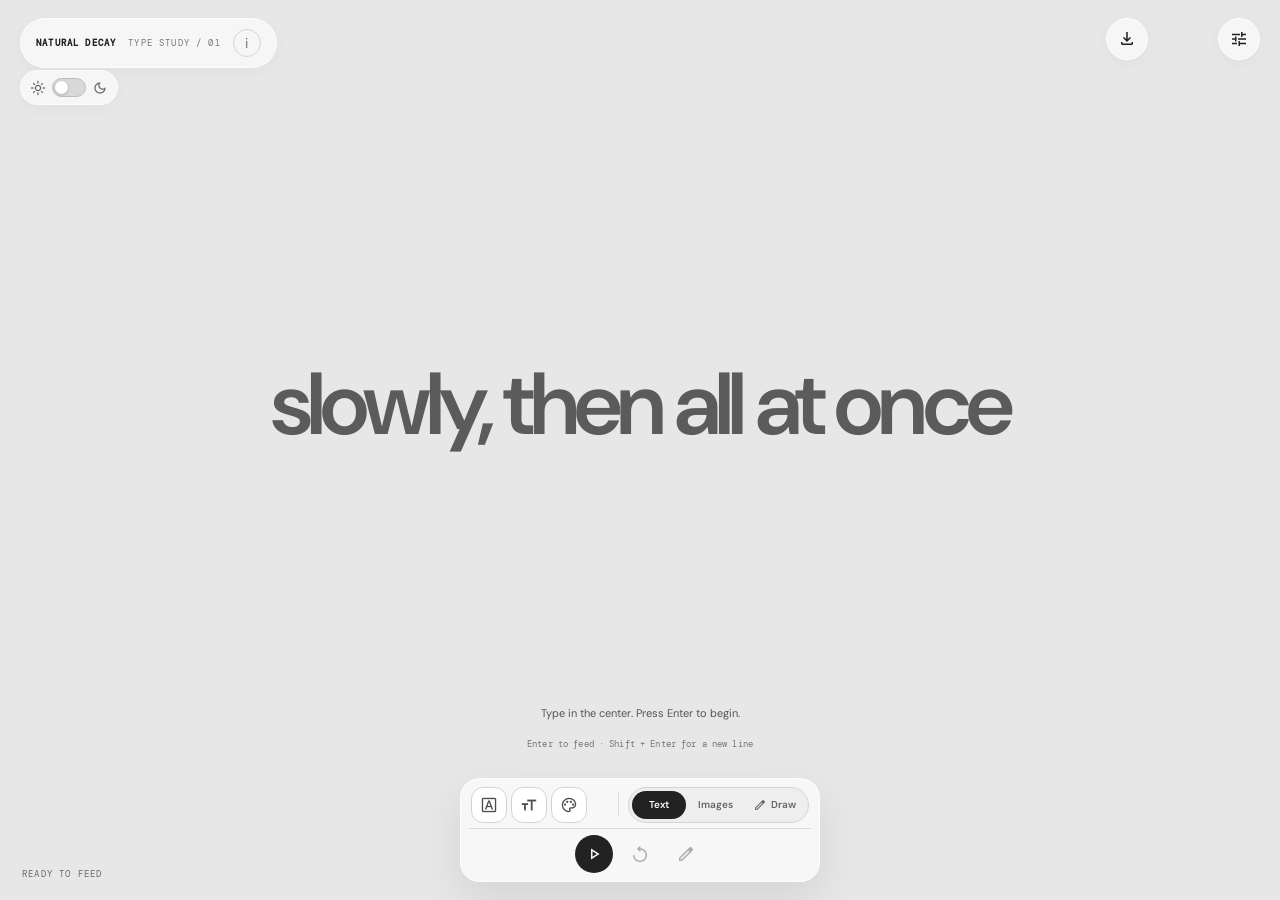
==== commit b1f4e843: "Add files via upload" ====
--- a/index.html
+++ b/index.html
@@ -17,6 +17,7 @@
       <canvas id="scene" aria-label="Ants consuming the centered scene"></canvas>
       <textarea id="copy" class="type-editor" rows="2" spellcheck="false" aria-label="Your text" aria-describedby="edit-hint">slowly, then all at once</textarea>
       <div id="image-layer" class="image-layer" aria-label="Image collage" tabindex="-1" hidden></div>
+      <canvas id="drawing-layer" class="drawing-layer" aria-label="Chalk drawing layer" hidden></canvas>
       <input id="image-file" type="file" accept="image/png,image/jpeg,image/svg+xml" multiple hidden>
       <div class="brand-pill"><strong>NATURAL DECAY</strong><span>TYPE STUDY / 01</span><button id="info-open" class="info-button icon-button" aria-label="About Natural Decay" title="About Natural Decay"><span class="info-glyph" aria-hidden="true">i</span></button></div>
       <label class="theme-toggle" title="Switch between light and dark mode"><span class="material-symbols-outlined" aria-hidden="true">light_mode</span><input id="theme-toggle" type="checkbox" role="switch" aria-label="Dark mode"><span class="material-symbols-outlined" aria-hidden="true">dark_mode</span></label>
@@ -36,12 +37,26 @@
             <div id="mode-switch" class="mode-switch" role="group" aria-label="Composition mode">
               <button id="mode-text" class="mode-option active" type="button" aria-pressed="true">Text</button>
               <button id="mode-image" class="mode-option" type="button" aria-pressed="false">Images</button>
+              <button id="mode-draw" class="mode-option draw-option" type="button" aria-pressed="false"><span class="material-symbols-outlined" aria-hidden="true">edit</span><span>Draw</span></button>
             </div>
             <div id="image-tools" class="image-tools" hidden>
               <button id="add-image" class="panel-action compact-action" title="Choose images"><span class="material-symbols-outlined" aria-hidden="true">image</span></button>
               <button id="paste-image" class="panel-action compact-action" title="Paste images from the clipboard"><span class="material-symbols-outlined" aria-hidden="true">content_paste</span></button>
               <button id="clear-image" class="panel-action compact-action" title="Remove selected image" hidden><span class="material-symbols-outlined" aria-hidden="true">delete</span></button>
             </div>
+            <details id="draw-settings" class="style-popover draw-settings" name="toolbar-popover" hidden>
+              <summary aria-label="Brush settings" title="Brush settings"><span class="material-symbols-outlined" aria-hidden="true">tune</span></summary>
+              <div class="draw-panel">
+                <div class="popover-title">Chalk brush</div>
+                <label class="brush-size">Size <small id="draw-size-value">12 px</small><input id="draw-size" type="range" min="2" max="36" value="12" aria-label="Chalk brush size"></label>
+                <div class="popover-title">Color</div>
+                <div class="color-swatches" role="group" aria-label="Choose chalk color">
+                  <button type="button" data-color="#202020" aria-label="Black" class="color-swatch draw-color-swatch"></button><button type="button" data-color="#5b5b5b" aria-label="Charcoal" class="color-swatch draw-color-swatch"></button><button type="button" data-color="#888888" aria-label="Grey" class="color-swatch draw-color-swatch"></button><button type="button" data-color="#d0d0d0" aria-label="Light grey" class="color-swatch draw-color-swatch"></button><button type="button" data-color="#ffffff" aria-label="White" class="color-swatch draw-color-swatch"></button><button type="button" data-color="#cf3b3b" aria-label="Red" class="color-swatch draw-color-swatch"></button><button type="button" data-color="#df8b22" aria-label="Orange" class="color-swatch draw-color-swatch"></button><button type="button" data-color="#d6c33a" aria-label="Yellow" class="color-swatch draw-color-swatch"></button><button type="button" data-color="#3c9b67" aria-label="Green" class="color-swatch draw-color-swatch"></button><button type="button" data-color="#3289c9" aria-label="Blue" class="color-swatch draw-color-swatch"></button><button type="button" data-color="#7754b8" aria-label="Purple" class="color-swatch draw-color-swatch"></button><button type="button" data-color="#ca4f91" aria-label="Pink" class="color-swatch draw-color-swatch"></button>
+                </div>
+                <label class="custom-color">Hex<input id="draw-color" type="text" value="#5b5b5b" aria-label="Custom chalk color" maxlength="7" inputmode="text"></label>
+                <button id="clear-drawing" class="panel-action clear-drawing"><span class="material-symbols-outlined" aria-hidden="true">delete_sweep</span>Clear drawing</button>
+              </div>
+            </details>
           </div>
         </div>
         <div class="transport" role="group" aria-label="Simulation controls">
@@ -56,9 +71,11 @@
       <div class="dialog-head"><div><p class="eyebrow">LIVE BEHAVIOUR</p><h2 id="tweaks-title">Tweak the colony</h2></div><button id="tweak-close" class="close icon-button" aria-label="Close settings" title="Close settings"><span class="material-symbols-outlined" aria-hidden="true">close</span></button></div>
       <div class="tweak-content">
         <div class="field"><label for="ant-file">Custom ant</label><p>Use your own PNG or SVG ant. It stays on this device for this session.</p><input id="ant-file" type="file" accept="image/png,image/svg+xml"><button id="reset-ant" class="panel-action"><span class="material-symbols-outlined" aria-hidden="true">restart_alt</span>Use default ant</button></div>
-        <div class="field"><label for="ant-speed">Ant speed <small id="ant-speed-value">1.0×</small></label><p>How quickly ants walk between the colony edge and food.</p><input id="ant-speed" type="range" min="0.4" max="2.5" step="0.1" value="1"></div>
-        <div class="field"><label for="eating-frequency">Eating frequency <small id="eating-frequency-value">1.0×</small></label><p>How often ants take a bite while feeding, up to 8× faster.</p><input id="eating-frequency" type="range" min="0.25" max="8" step="0.05" value="1"></div>
-        <div class="field"><label for="ant-chaos">Ant chaos <small id="ant-chaos-value">70%</small></label><p>Adds wandering turns while ants keep food in focus; higher values create broader turns.</p><input id="ant-chaos" type="range" min="0" max="100" step="1" value="70"></div>
+        <div class="field"><label for="ant-speed">Ant speed <small id="ant-speed-value">2.0×</small></label><p>How quickly ants walk between the colony edge and food.</p><input id="ant-speed" type="range" min="0.4" max="5" step="0.1" value="2"></div>
+        <div class="field"><label for="ant-count">Ant amount <small id="ant-count-value">24 ants</small></label><p>Sets how many ants work the scene at once.</p><input id="ant-count" type="range" min="2" max="48" step="1" value="24"></div>
+        <div class="field"><label for="eating-frequency">Eating frequency <small id="eating-frequency-value">6.0×</small></label><p>How often ants take a bite while feeding, up to 10× faster.</p><input id="eating-frequency" type="range" min="0.25" max="10" step="0.05" value="6"></div>
+        <div class="field"><label for="decay-speed">Decay speed <small id="decay-speed-value">4.0×</small></label><p>Controls how much material each bite removes, up to 10× faster. At maximum settings, a typical scene aims to clear in about 30 seconds.</p><input id="decay-speed" type="range" min="1" max="10" step="0.1" value="4"></div>
+        <div class="field"><label for="ant-chaos">Ant chaos <small id="ant-chaos-value">35%</small></label><p>Adds wandering turns while ants keep food in focus; higher values create broader turns.</p><input id="ant-chaos" type="range" min="0" max="100" step="1" value="35"></div>
         <div class="field"><label for="preset">Material response</label><p>Sets bite size and the roughness left at feeding edges.</p><select id="preset"><option value="soft">Soft</option><option value="crumbly">Crumbly</option><option value="firm">Firm</option><option value="custom">Custom</option></select></div>
         <div class="field"><label for="size">Type size <small id="size-value">88 px</small></label><p>Sets the requested text size for your next cycle.</p><input id="size" type="range" min="28" max="160" value="88"></div>
         <div class="field"><label class="check-label" for="autofit"><input id="autofit" type="checkbox" checked><span>Auto fit</span></label><p>Scales the text down when needed to fit the scene.</p></div>
--- a/styles.css
+++ b/styles.css
@@ -1,6 +1,6 @@
 :root{color-scheme:light;--paper:#efefef;--surface:#f8f8f8;--stage:#e7e7e7;--ink:#202020;--muted:#777;--line:#d3d3d3;--shadow:0 18px 60px #0002}
 *{box-sizing:border-box}html,body{width:100%;height:100%;margin:0;overflow:hidden;background:var(--paper);color:var(--ink);font:14px/1.45 "DM Sans",sans-serif}button,input,select,textarea{font:inherit;color:inherit}button{cursor:pointer}.app{width:100vw;height:100vh;height:100dvh;overflow:hidden}.stage-wrap{position:fixed;inset:0;overflow:hidden;background:var(--stage);isolation:isolate}#scene{position:absolute;inset:0;width:100%;height:100%;display:block}
-.type-editor{position:absolute;z-index:2;left:50%;top:50%;transform:translate(-50%,-50%);width:min(86vw,1500px);height:auto;min-height:1.1em;max-height:68vh;resize:none;overflow:hidden;border:0;outline:0;background:transparent;text-align:center;white-space:pre-wrap;letter-spacing:-.055em;line-height:1.04;padding:0;color:#5b5b5b;font-family:"DM Sans",sans-serif;font-size:clamp(42px,10vw,148px);font-weight:600;caret-color:#555}.type-editor::selection{background:#7775;color:#111}.type-editor.is-hidden{display:none}
+.type-editor{position:absolute;z-index:4;left:50%;top:50%;transform:translate(-50%,-50%);width:min(86vw,1500px);height:auto;min-height:1.1em;max-height:68vh;resize:none;overflow:hidden;border:0;outline:0;background:transparent;text-align:center;white-space:pre-wrap;letter-spacing:-.055em;line-height:1.04;padding:0;color:#5b5b5b;font-family:"DM Sans",sans-serif;font-size:clamp(42px,10vw,148px);font-weight:600;caret-color:#555}.type-editor::selection{background:#7775;color:#111}.type-editor.is-hidden{display:none}.type-editor.composition-preview{pointer-events:none;caret-color:transparent}
 .brand-pill,.tweak-trigger,.transport,.edit-toolbar,.scene-meta,.hint,.edit-hint{position:absolute;z-index:4}.brand-pill{top:max(18px,env(safe-area-inset-top));left:max(20px,env(safe-area-inset-left));display:flex;align-items:center;gap:12px;border:1px solid #fff9;background:#f8f8f8d9;backdrop-filter:blur(14px);border-radius:99px;padding:10px 15px;font:600 9px "DM Mono",monospace;letter-spacing:.13em;box-shadow:0 4px 16px #00000008}.brand-pill span{color:var(--muted);font-weight:400}
 .tweak-trigger{top:max(18px,env(safe-area-inset-top));right:max(20px,env(safe-area-inset-right));height:42px;display:flex;align-items:center;gap:8px;padding:0 15px;border:1px solid #fff9;border-radius:99px;background:#f8f8f8d9;backdrop-filter:blur(14px);box-shadow:0 4px 16px #00000008;font-size:11px;transition:transform .18s ease,background .18s ease}.tweak-trigger:hover{transform:translateY(-1px);background:#fff}.material-symbols-outlined{font-family:'Material Symbols Outlined';font-weight:normal;font-style:normal;font-size:20px;line-height:1;letter-spacing:normal;text-transform:none;display:inline-block;white-space:nowrap;direction:ltr;font-feature-settings:'liga';-webkit-font-feature-settings:'liga';-webkit-font-smoothing:antialiased}
 .scene-meta{left:max(22px,env(safe-area-inset-left));bottom:max(20px,env(safe-area-inset-bottom));right:max(22px,env(safe-area-inset-right));display:flex;justify-content:space-between;align-items:center;color:#686868;font:9px "DM Mono",monospace;letter-spacing:.13em;pointer-events:none}.hint{bottom:108px;left:50%;transform:translateX(-50%);max-width:min(90vw,600px);text-align:center;color:#555;font-size:11px;pointer-events:none}.edit-hint{bottom:77px;left:50%;transform:translateX(-50%);width:max-content;max-width:90vw;text-align:center;color:#777;font:9px "DM Mono",monospace;letter-spacing:.015em;pointer-events:none}.edit-hint i{font-style:normal;color:#aaa;padding:0 4px}
@@ -11,7 +11,7 @@
 @media(max-width:600px){.brand-pill{top:max(13px,env(safe-area-inset-top));left:max(13px,env(safe-area-inset-left));padding:9px 12px;font-size:8px}.brand-pill span{display:none}.tweak-trigger{top:max(13px,env(safe-area-inset-top));right:max(13px,env(safe-area-inset-right));height:38px;padding:0 12px}.type-editor{width:90vw;font-size:clamp(38px,11vw,80px)}.tweaks{right:12px;top:60px}.edit-toolbar{bottom:max(82px,calc(env(safe-area-inset-bottom) + 76px));gap:5px;padding:6px}.tool-select select{max-width:110px}.color-tool{padding:0 7px}.hint{bottom:109px;font-size:10px}.edit-hint{bottom:74px;font-size:8px;max-width:94vw}.scene-meta{left:14px;right:14px;bottom:max(17px,env(safe-area-inset-bottom));font-size:8px}}
 @media(prefers-reduced-motion:reduce){*,*::before,*::after{transition-duration:.01ms!important;animation-duration:.01ms!important;scroll-behavior:auto!important}}
 .field .check-label{justify-content:flex-start;cursor:pointer}.check-label input{accent-color:#444}.panel-actions{display:flex;gap:8px;padding-top:14px}.panel-action{display:flex;align-items:center;gap:7px;border:1px solid #ddd;border-radius:10px;background:#fff;padding:8px 10px;font-size:10px}.panel-action .material-symbols-outlined{font-size:16px}.hint.error{color:#333;text-decoration:underline;text-decoration-color:#999;text-underline-offset:3px}.edit-hint[hidden]{display:none}
-.image-layer{position:absolute;z-index:2;inset:0;pointer-events:none}.image-layer[hidden]{display:none}.image-item{position:absolute;pointer-events:auto;touch-action:none;user-select:none;border:1px solid transparent;cursor:grab}.image-item:active{cursor:grabbing}.image-item.selected{border-color:#444;box-shadow:0 0 0 1px #fff9}.image-item>img{display:block;width:100%;height:100%;object-fit:fill;pointer-events:none}.resize-handle{position:absolute;width:12px;height:12px;border:1px solid #333;border-radius:50%;background:#f7f7f7;box-shadow:0 1px 4px #0002;z-index:2;opacity:0;pointer-events:none}.image-item.selected .resize-handle{opacity:1;pointer-events:auto}.resize-handle.nw{left:-6px;top:-6px;cursor:nwse-resize}.resize-handle.ne{right:-6px;top:-6px;cursor:nesw-resize}.resize-handle.sw{left:-6px;bottom:-6px;cursor:nesw-resize}.resize-handle.se{right:-6px;bottom:-6px;cursor:nwse-resize}.stage-wrap.is-dragging::after{content:'Drop images to add to the collage';position:absolute;z-index:5;inset:18px;border:1px dashed #777;border-radius:28px;background:#f7f7f7aa;display:grid;place-items:center;color:#444;font:11px "DM Mono",monospace;letter-spacing:.04em;pointer-events:none}
+.image-layer{position:absolute;z-index:2;inset:0;pointer-events:none}.image-layer[hidden]{display:none}.drawing-layer{position:absolute;z-index:3;inset:0;width:100%;height:100%;pointer-events:none;touch-action:none}.drawing-layer[hidden]{display:none!important}.stage-wrap.is-drawing .drawing-layer{pointer-events:auto;cursor:crosshair}.image-item{position:absolute;pointer-events:auto;touch-action:none;user-select:none;border:1px solid transparent;cursor:grab}.image-item:active{cursor:grabbing}.image-item.selected{border-color:#444;box-shadow:0 0 0 1px #fff9}.image-item>img{display:block;width:100%;height:100%;object-fit:fill;pointer-events:none}.resize-handle{position:absolute;width:12px;height:12px;border:1px solid #333;border-radius:50%;background:#f7f7f7;box-shadow:0 1px 4px #0002;z-index:2;opacity:0;pointer-events:none}.image-item.selected .resize-handle{opacity:1;pointer-events:auto}.resize-handle.nw{left:-6px;top:-6px;cursor:nwse-resize}.resize-handle.ne{right:-6px;top:-6px;cursor:nesw-resize}.resize-handle.sw{left:-6px;bottom:-6px;cursor:nesw-resize}.resize-handle.se{right:-6px;bottom:-6px;cursor:nwse-resize}.stage-wrap.is-dragging::after{content:'Drop images to add to the collage';position:absolute;z-index:5;inset:18px;border:1px dashed #777;border-radius:28px;background:#f7f7f7aa;display:grid;place-items:center;color:#444;font:11px "DM Mono",monospace;letter-spacing:.04em;pointer-events:none}
 .mode-switch{position:absolute;z-index:4;top:max(16px,env(safe-area-inset-top));left:50%;transform:translateX(-50%);display:flex;gap:2px;padding:4px;border:1px solid #fff9;border-radius:99px;background:#f8f8f8df;backdrop-filter:blur(16px);box-shadow:0 5px 20px #0000000a}
 .mode-option{min-width:78px;padding:8px 15px;border:0;border-radius:99px;background:transparent;color:#666;font-size:11px;font-weight:600;transition:background .18s ease,color .18s ease}
 .mode-option.active{background:#222;color:#fff}
@@ -328,3 +328,18 @@
 @media(max-width:600px){
   .scene-meta{left:50%;right:auto;bottom:max(128px,calc(env(safe-area-inset-bottom) + 120px));width:max-content;max-width:92vw;transform:translateX(-50%);justify-content:center;gap:12px}
 }
+.draw-option{display:inline-flex;align-items:center;justify-content:center;gap:4px}
+.draw-option .material-symbols-outlined{font-size:14px}
+.draw-settings[hidden]{display:none!important}
+.draw-panel{width:250px;padding:11px}
+.draw-panel .brush-size{position:static!important;left:auto!important;right:auto!important;bottom:auto!important;transform:none!important;display:grid;grid-template-columns:1fr auto;gap:5px 8px;min-width:0!important;width:100%!important;height:auto!important;padding:2px 4px 12px!important;border:0!important;border-radius:0!important;background:transparent!important;box-shadow:none!important;backdrop-filter:none!important;white-space:normal;color:#555;font-size:10px}
+.brush-size>small{font:10px "DM Mono",monospace;color:#777}
+.brush-size input{grid-column:1/3;width:100%;height:16px;accent-color:#555;cursor:pointer}
+.clear-drawing{width:100%;justify-content:center;margin-top:10px}
+html[data-theme="dark"] .draw-panel .brush-size{color:#eee}
+html[data-theme="dark"] .brush-size>small{color:#aaa}
+html[data-theme="dark"] .brush-size input{accent-color:#ddd}
+@media(max-width:600px){
+  .draw-option{min-width:62px!important}
+  .draw-settings .draw-panel{left:auto!important;right:0!important;bottom:calc(100% + 8px)!important;transform:none!important;width:min(250px,calc(100vw - 24px));max-width:calc(100vw - 24px);max-height:calc(100dvh - 140px);overflow:auto}
+}
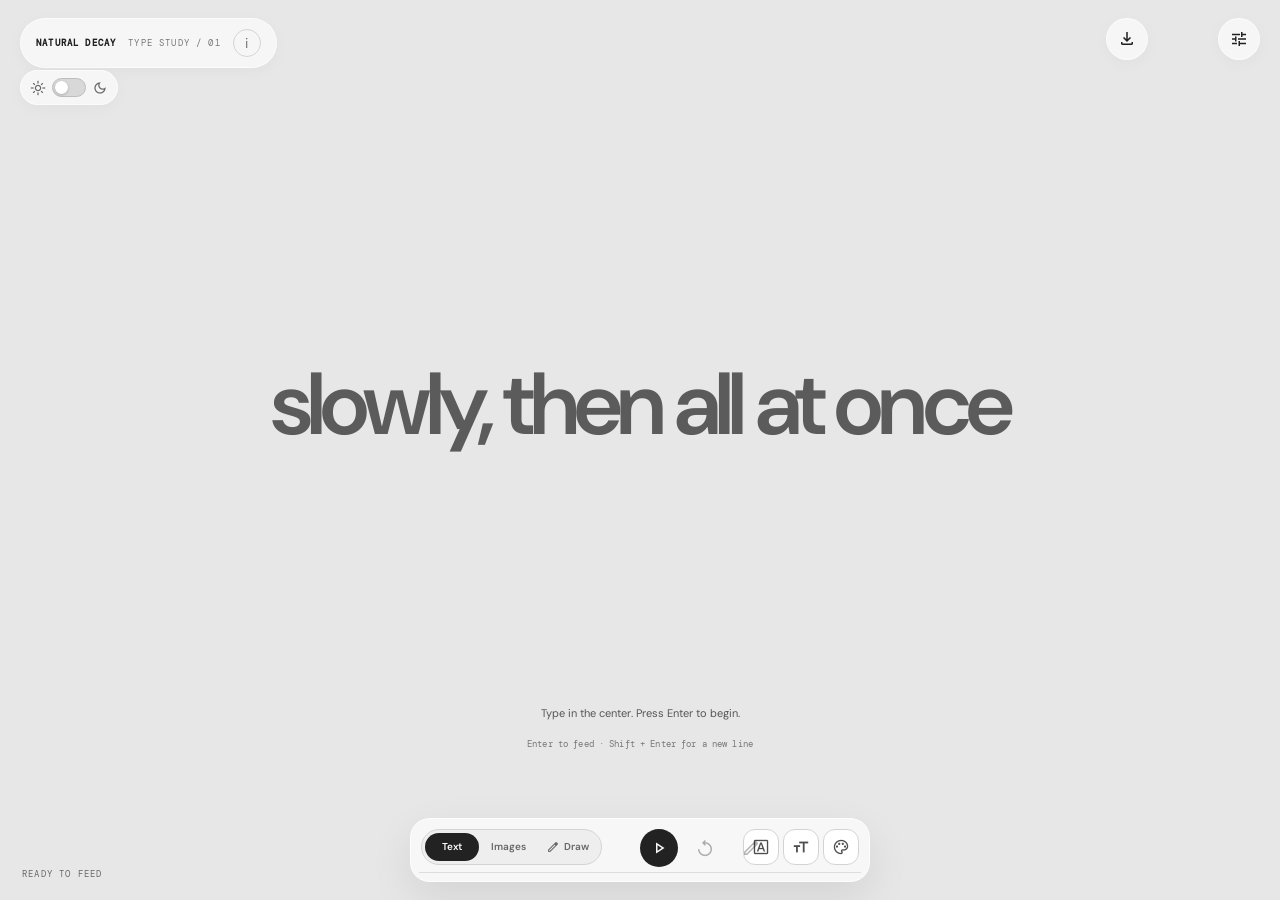
==== commit 61bf1b2a: "Add files via upload" ====
--- a/index.html
+++ b/index.html
@@ -28,17 +28,17 @@
       <div id="edit-hint" class="edit-hint">Enter to feed <i>·</i> Shift + Enter for a new line <i>·</i> Add, drag, or paste images to build a collage</div>
       <div id="edit-toolbar" class="edit-toolbar" aria-label="Composition and simulation controls">
         <div class="toolbar-top">
-          <div id="type-style" class="type-style" aria-label="Text styling tools">
+          <div id="mode-switch" class="mode-switch" role="group" aria-label="Composition mode">
+            <button id="mode-text" class="mode-option active" type="button" aria-pressed="true">Text</button>
+            <button id="mode-image" class="mode-option" type="button" aria-pressed="false">Images</button>
+            <button id="mode-draw" class="mode-option draw-option" type="button" aria-pressed="false"><span class="material-symbols-outlined" aria-hidden="true">edit</span><span>Draw</span></button>
+          </div>
+          <div class="toolbar-actions">
+            <div id="type-style" class="type-style" aria-label="Text styling tools">
             <details class="style-popover" name="toolbar-popover"><summary aria-label="Choose font family" title="Font family"><span class="material-symbols-outlined" aria-hidden="true">font_download</span></summary><div class="font-panel"><div class="popover-title">Typeface</div><div id="font-options" class="font-options" role="listbox" aria-label="Typeface options"></div></div></details>
             <details class="style-popover" name="toolbar-popover"><summary aria-label="Text size" title="Text size"><span class="material-symbols-outlined" aria-hidden="true">format_size</span></summary><label class="size-tool"><span>Size</span><input id="edit-size" type="range" min="28" max="160" value="88" aria-label="Text size"></label></details>
             <details class="style-popover" name="toolbar-popover"><summary aria-label="Text color" title="Text color"><span class="material-symbols-outlined" aria-hidden="true">palette</span></summary><div class="color-panel"><div class="popover-title">Text color</div><div class="color-swatches" role="group" aria-label="Choose text color"><button type="button" data-color="#202020" aria-label="Black" class="color-swatch"></button><button type="button" data-color="#5b5b5b" aria-label="Charcoal" class="color-swatch"></button><button type="button" data-color="#888888" aria-label="Grey" class="color-swatch"></button><button type="button" data-color="#d0d0d0" aria-label="Light grey" class="color-swatch"></button><button type="button" data-color="#ffffff" aria-label="White" class="color-swatch"></button><button type="button" data-color="#cf3b3b" aria-label="Red" class="color-swatch"></button><button type="button" data-color="#df8b22" aria-label="Orange" class="color-swatch"></button><button type="button" data-color="#d6c33a" aria-label="Yellow" class="color-swatch"></button><button type="button" data-color="#3c9b67" aria-label="Green" class="color-swatch"></button><button type="button" data-color="#3289c9" aria-label="Blue" class="color-swatch"></button><button type="button" data-color="#7754b8" aria-label="Purple" class="color-swatch"></button><button type="button" data-color="#ca4f91" aria-label="Pink" class="color-swatch"></button></div><label class="custom-color">Hex<input id="text-color" type="text" value="#5b5b5b" aria-label="Custom hex text color" maxlength="7" inputmode="text"></label></div></details>
-          </div>
-          <div class="toolbar-actions">
-            <div id="mode-switch" class="mode-switch" role="group" aria-label="Composition mode">
-              <button id="mode-text" class="mode-option active" type="button" aria-pressed="true">Text</button>
-              <button id="mode-image" class="mode-option" type="button" aria-pressed="false">Images</button>
-              <button id="mode-draw" class="mode-option draw-option" type="button" aria-pressed="false"><span class="material-symbols-outlined" aria-hidden="true">edit</span><span>Draw</span></button>
-            </div>
+            <button id="add-text-layer" class="panel-action compact-action" type="button" title="Add a new text layer" aria-label="Add a new text layer" hidden><span class="material-symbols-outlined" aria-hidden="true">text_fields</span></button>
             <div id="image-tools" class="image-tools" hidden>
               <button id="add-image" class="panel-action compact-action" title="Choose images"><span class="material-symbols-outlined" aria-hidden="true">image</span></button>
               <button id="paste-image" class="panel-action compact-action" title="Paste images from the clipboard"><span class="material-symbols-outlined" aria-hidden="true">content_paste</span></button>
--- a/styles.css
+++ b/styles.css
@@ -343,3 +343,29 @@
   .draw-option{min-width:62px!important}
   .draw-settings .draw-panel{left:auto!important;right:0!important;bottom:calc(100% + 8px)!important;transform:none!important;width:min(250px,calc(100vw - 24px));max-width:calc(100vw - 24px);max-height:calc(100dvh - 140px);overflow:auto}
 }
+
+/* Fixed two-row dock: mode tabs stay left, mode-specific tools stay right. */
+.edit-toolbar{width:min(460px,calc(100vw - 24px));max-width:calc(100vw - 24px);transition:background-color .24s ease,border-color .24s ease,box-shadow .24s ease}
+.toolbar-top,.toolbar-top.image-mode,.toolbar-top.draw-mode{justify-content:space-between;min-height:42px}
+.toolbar-top #mode-switch{order:0;flex:0 0 auto}
+.toolbar-top .toolbar-actions{order:1;justify-content:flex-end;gap:5px;flex:1 1 auto;min-width:0}
+.toolbar-top .toolbar-actions::before{display:none}
+.toolbar-top .type-style{flex:0 0 auto}
+.toolbar-top .mode-switch,.toolbar-top .type-style,.toolbar-top .image-tools,.toolbar-top .draw-settings{transition:opacity .2s ease,transform .24s cubic-bezier(.2,.75,.25,1)}
+.image-item.is-live-text{overflow:visible;border-radius:12px}
+.live-text-entry{display:block;width:100%;height:100%;min-height:100%;padding:10px;border:0;outline:0;resize:none;overflow:auto;background:#ffffff22;text-align:center;white-space:pre-wrap;line-height:1.08;letter-spacing:-.045em;font-weight:600;touch-action:manipulation;user-select:text}
+.live-text-entry::placeholder{color:#7779;font-size:18px;font-weight:500;letter-spacing:0}
+#add-text-layer[hidden]{display:none!important}
+#add-text-layer:disabled{opacity:.42;cursor:default}
+.text-drag-handle{position:absolute;left:50%;top:-28px;transform:translateX(-50%);display:flex;align-items:center;gap:3px;padding:3px 8px;border:1px solid #ddd;border-radius:99px;background:#f8f8f8;color:#555;font-size:9px;white-space:nowrap;cursor:grab;touch-action:none}
+.text-drag-handle:active{cursor:grabbing}
+html[data-theme="dark"] .text-drag-handle{border-color:#555;background:#292929;color:#eee}
+@media(max-width:600px){
+  .edit-toolbar{width:calc(100vw - 20px);max-width:calc(100vw - 20px);left:50%;right:auto;transform:translateX(-50%)}
+  .toolbar-top,.toolbar-top.image-mode,.toolbar-top.draw-mode{justify-content:space-between;gap:5px}
+  .toolbar-top .toolbar-actions{gap:4px}
+  .toolbar-top .mode-option{min-width:46px;padding:7px 6px}
+  .toolbar-top .draw-option{min-width:54px!important}
+  .toolbar-top .type-style{gap:2px}
+  .toolbar-top .type-style .style-popover>summary{width:32px;min-width:32px;height:34px}
+}
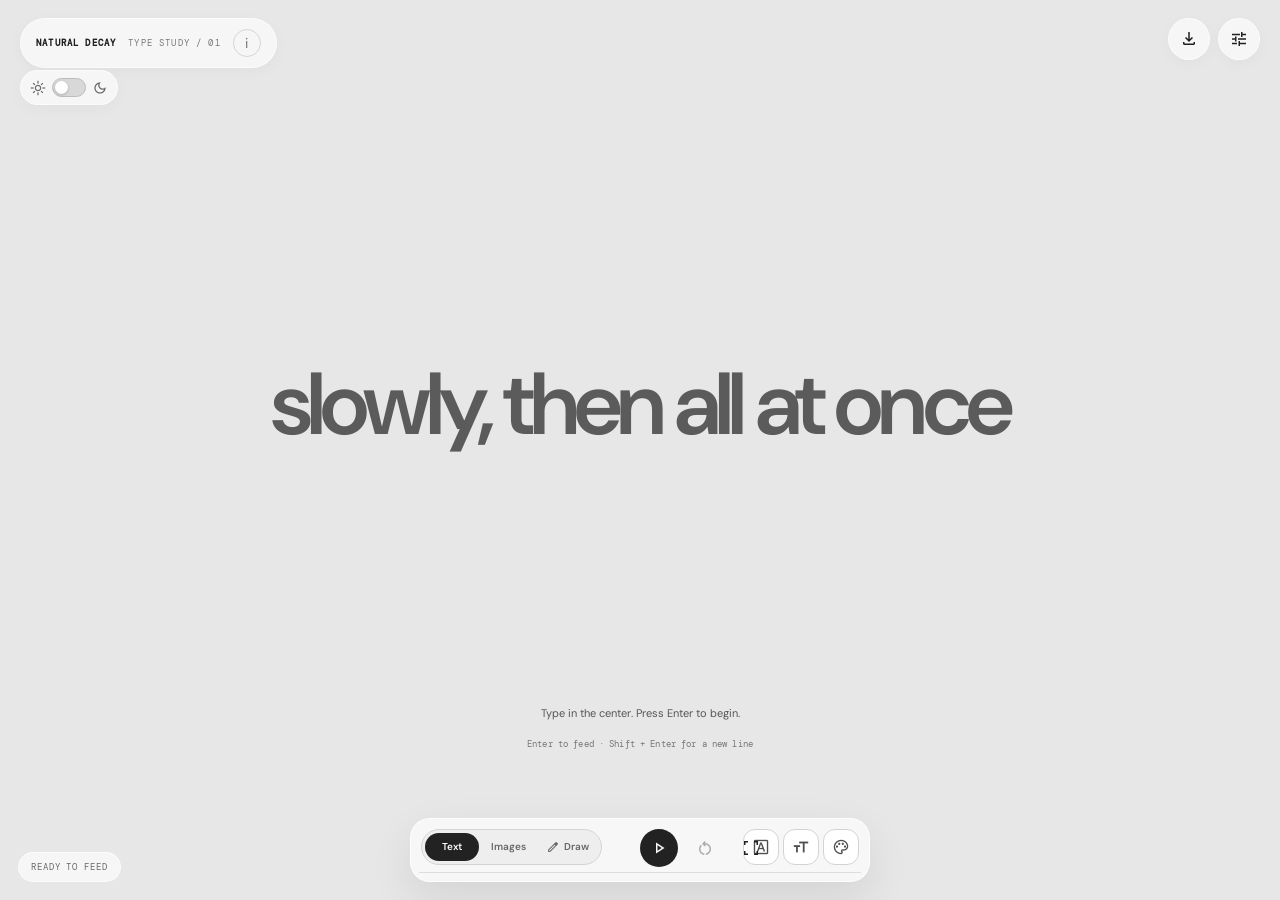
==== commit 0b527fb0: "Add files via upload" ====
--- a/index.html
+++ b/index.html
@@ -44,6 +44,10 @@
               <button id="paste-image" class="panel-action compact-action" title="Paste images from the clipboard"><span class="material-symbols-outlined" aria-hidden="true">content_paste</span></button>
               <button id="clear-image" class="panel-action compact-action" title="Remove selected image" hidden><span class="material-symbols-outlined" aria-hidden="true">delete</span></button>
             </div>
+            <details id="image-hue-panel" class="style-popover image-hue-panel" name="toolbar-popover" hidden>
+              <summary aria-label="Image hue" title="Image hue"><span class="material-symbols-outlined" aria-hidden="true">palette</span></summary>
+              <div class="hue-panel"><div class="popover-title">Image hue</div><div class="hue-chip-row"><span id="image-hue-chip" class="hue-chip"></span><small id="image-hue-value">Original</small></div><input id="image-hue" type="range" min="0" max="359" value="0" aria-label="Shift image hue"><button id="image-hue-reset" class="panel-action hue-reset" type="button"><span class="material-symbols-outlined" aria-hidden="true">undo</span>No hue</button></div>
+            </details>
             <details id="draw-settings" class="style-popover draw-settings" name="toolbar-popover" hidden>
               <summary aria-label="Brush settings" title="Brush settings"><span class="material-symbols-outlined" aria-hidden="true">tune</span></summary>
               <div class="draw-panel">
@@ -57,14 +61,17 @@
                 <button id="clear-drawing" class="panel-action clear-drawing"><span class="material-symbols-outlined" aria-hidden="true">delete_sweep</span>Clear drawing</button>
               </div>
             </details>
+            <button id="undo-drawing" class="panel-action compact-action" type="button" title="Undo last chalk stroke" aria-label="Undo last chalk stroke" hidden><span class="material-symbols-outlined" aria-hidden="true">undo</span></button>
           </div>
         </div>
         <div class="transport" role="group" aria-label="Simulation controls">
           <button id="play-pause" class="icon-button primary-icon" aria-label="Start feeding" title="Start feeding"><span class="material-symbols-outlined" aria-hidden="true">play_arrow</span></button>
-          <button id="replay" class="icon-button" aria-label="Replay" title="Replay" disabled><span class="material-symbols-outlined" aria-hidden="true">replay</span></button>
+          <button id="replay" class="icon-button" aria-label="Reset simulation" title="Reset simulation" disabled><span class="material-symbols-outlined" aria-hidden="true">restart_alt</span></button>
           <button id="edit" class="icon-button" aria-label="Edit text" title="Edit text" disabled><span class="material-symbols-outlined" aria-hidden="true">edit</span></button>
+          <button id="minimize-ui" class="icon-button" aria-label="Hide interface" title="Hide interface"><span class="material-symbols-outlined" aria-hidden="true">fullscreen</span></button>
         </div>
       </div>
+      <button id="restore-ui" class="icon-button restore-ui" type="button" aria-label="Show interface" title="Show interface"><span class="material-symbols-outlined" aria-hidden="true">fullscreen_exit</span></button>
     </div>
 
     <dialog id="tweaks" class="tweaks" aria-labelledby="tweaks-title">
--- a/styles.css
+++ b/styles.css
@@ -314,10 +314,9 @@
 html[data-theme="dark"] .style-popover .size-tool{background:#292929f5!important;border-color:#505050!important;color:#eee}
 html[data-theme="dark"] .style-popover .size-tool input{accent-color:#ddd}
 @media(max-width:600px){
-  /* Align all floating controls to the first style button and cap them to the viewport. */
-  .type-style>.style-popover:nth-child(1) .font-panel{left:0!important;transform:none!important}
-  .type-style>.style-popover:nth-child(2) .size-tool{left:-40px!important;transform:none!important}
-  .type-style>.style-popover:nth-child(3) .color-panel{left:-80px!important;transform:none!important}
+  /* The type tools now sit at the right edge; anchor their popovers inward to the screen. */
+  .type-style>.style-popover .font-panel,.type-style>.style-popover .color-panel{left:auto!important;right:0!important;transform:none!important}
+  .type-style>.style-popover .size-tool{left:auto!important;right:0!important;transform:none!important}
   .style-popover .font-panel,.style-popover .color-panel{width:min(220px,calc(100vw - 24px));max-width:calc(100vw - 24px);max-height:calc(100dvh - 140px);overflow:auto}
   .style-popover .font-options{max-height:max(72px,min(36vh,230px,calc(100dvh - 190px)))}
   .style-popover .size-tool{width:min(230px,calc(100vw - 24px))!important;max-width:calc(100vw - 24px)!important}
@@ -360,6 +359,32 @@
 .text-drag-handle{position:absolute;left:50%;top:-28px;transform:translateX(-50%);display:flex;align-items:center;gap:3px;padding:3px 8px;border:1px solid #ddd;border-radius:99px;background:#f8f8f8;color:#555;font-size:9px;white-space:nowrap;cursor:grab;touch-action:none}
 .text-drag-handle:active{cursor:grabbing}
 html[data-theme="dark"] .text-drag-handle{border-color:#555;background:#292929;color:#eee}
+#export{right:max(70px,calc(env(safe-area-inset-right) + 70px))}
+.scene-meta{left:max(18px,env(safe-area-inset-left));right:auto;bottom:max(18px,env(safe-area-inset-bottom));width:max-content;max-width:min(90vw,680px);justify-content:flex-start;gap:0;padding:8px 12px;border:1px solid #fff9;border-radius:99px;background:#f8f8f8d9;backdrop-filter:blur(14px);font-size:9px;letter-spacing:.1em}
+.scene-meta #remaining{display:none}
+.transport #edit{display:none}
+.image-hue-panel[hidden]{display:none!important}
+.hue-panel{position:absolute;left:50%;bottom:calc(100% + 10px);transform:translateX(-50%);z-index:20;width:210px;padding:12px;border:1px solid #fff9;border-radius:16px;background:#f8f8f8f5;box-shadow:0 10px 28px #0002;backdrop-filter:blur(16px);color:#555}
+.hue-chip-row{display:flex;align-items:center;gap:8px;margin:8px 0 3px;font-size:10px;color:#777}
+.hue-chip{width:21px;height:21px;border:1px solid #aaa;border-radius:50%;background:linear-gradient(135deg,#555 0 50%,#ddd 50%)}
+#image-hue{width:100%;height:17px;margin:8px 0;appearance:none;border-radius:99px;background:linear-gradient(90deg,#f00,#ff0,#0f0,#0ff,#00f,#f0f,#f00);cursor:pointer}
+#image-hue::-webkit-slider-thumb{appearance:none;width:16px;height:16px;border:2px solid #fff;border-radius:50%;background:#333;box-shadow:0 1px 5px #0004}
+#image-hue::-moz-range-thumb{width:13px;height:13px;border:2px solid #fff;border-radius:50%;background:#333;box-shadow:0 1px 5px #0004}
+.hue-reset{width:100%;justify-content:center;margin-top:4px}
+html[data-theme="dark"] .hue-panel{border-color:#505050;background:#292929f5;color:#eee}
+html[data-theme="dark"] .hue-chip-row{color:#bbb}
+.restore-ui{display:none;position:absolute;z-index:12;left:50%;bottom:max(10px,env(safe-area-inset-bottom));transform:translateX(-50%);width:42px;height:42px;border:1px solid #fff9;background:#f8f8f8e8;box-shadow:0 6px 22px #0002;backdrop-filter:blur(14px)}
+.app.ui-minimized .brand-pill,.app.ui-minimized .theme-toggle,.app.ui-minimized #export,.app.ui-minimized #tweak-open,.app.ui-minimized .scene-meta,.app.ui-minimized .hint,.app.ui-minimized .edit-hint,.app.ui-minimized #copy,.app.ui-minimized #image-layer,.app.ui-minimized #drawing-layer{display:none!important}
+.app.ui-minimized #edit-toolbar{opacity:0;visibility:hidden;pointer-events:none;transform:translate(-50%,10px);transition:opacity .22s ease,transform .22s cubic-bezier(.2,.75,.25,1),visibility .22s}
+.edit-toolbar{transition:opacity .22s ease,transform .22s cubic-bezier(.2,.75,.25,1),background-color .22s ease,border-color .22s ease,box-shadow .22s ease}
+.restore-ui{transition:opacity .22s ease,transform .22s cubic-bezier(.2,.75,.25,1)}
+.app.ui-minimized #restore-ui{display:grid}
+.app.ui-minimized #minimize-ui{display:none}
+.app.ui-minimized .tweaks[open],.app.ui-minimized .about-dialog[open]{display:none}
+.draw-settings[hidden],.undo-drawing[hidden]{display:none!important}
+.undo-drawing:disabled{opacity:.4;cursor:default}
+.clear-drawing:disabled{opacity:.45;cursor:default}
+.edit-toolbar,.toolbar-top,.toolbar-actions,.transport,.mode-option,.style-popover>summary{transition-timing-function:cubic-bezier(.2,.75,.25,1)}
 @media(max-width:600px){
   .edit-toolbar{width:calc(100vw - 20px);max-width:calc(100vw - 20px);left:50%;right:auto;transform:translateX(-50%)}
   .toolbar-top,.toolbar-top.image-mode,.toolbar-top.draw-mode{justify-content:space-between;gap:5px}
@@ -368,4 +393,8 @@
   .toolbar-top .draw-option{min-width:54px!important}
   .toolbar-top .type-style{gap:2px}
   .toolbar-top .type-style .style-popover>summary{width:32px;min-width:32px;height:34px}
-}
+  #export{right:calc(max(13px,env(safe-area-inset-right)) + 52px)}
+  .scene-meta{left:max(12px,env(safe-area-inset-left));right:auto;bottom:max(118px,calc(env(safe-area-inset-bottom) + 112px));max-width:calc(100vw - 24px);font-size:8px;letter-spacing:.06em}
+  .hue-panel{left:auto;right:0;transform:none;width:min(210px,calc(100vw - 24px))}
+  .app.ui-minimized .restore-ui{bottom:max(8px,env(safe-area-inset-bottom))}
+}
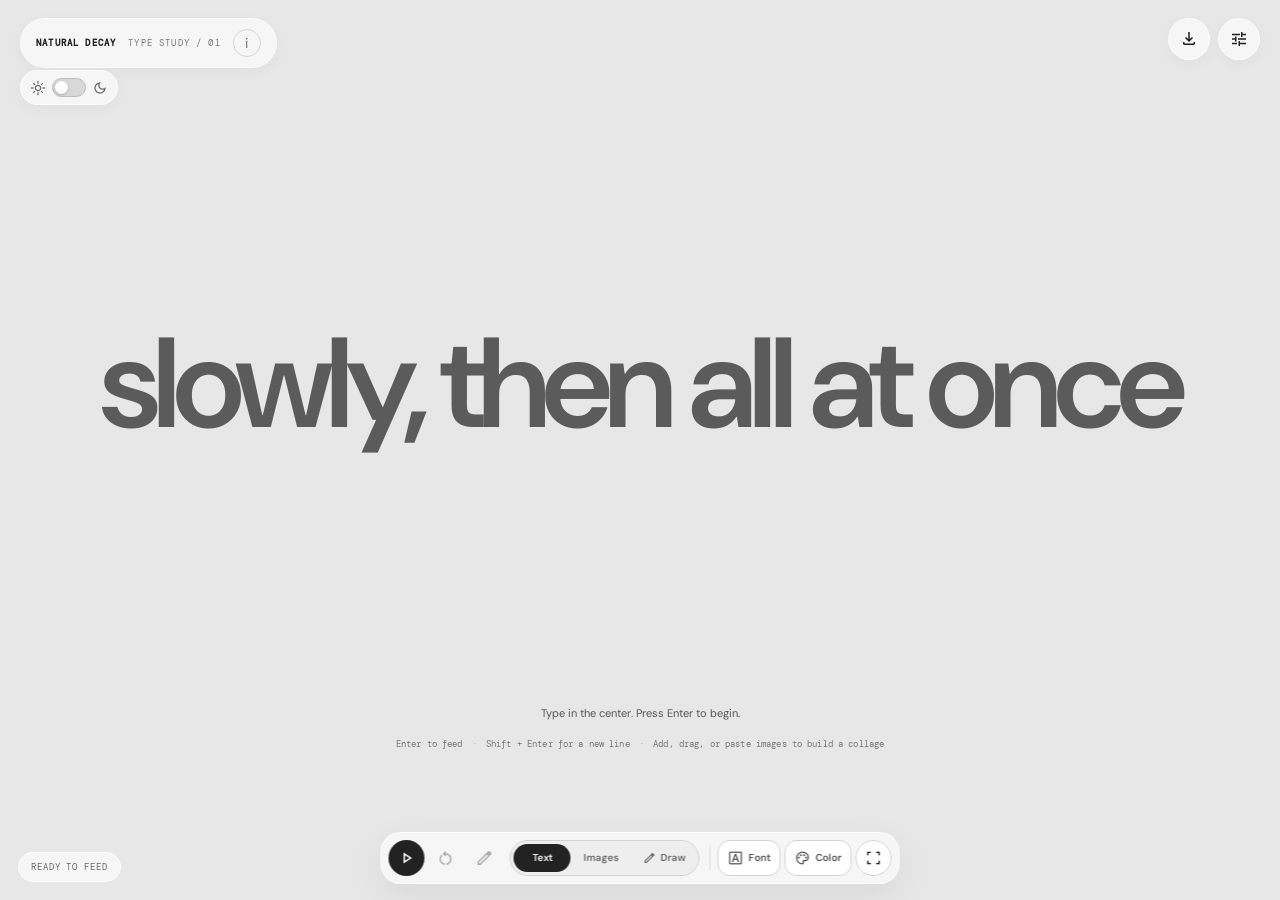
==== commit 09fe96f7: "Add files via upload" ====
--- a/index.html
+++ b/index.html
@@ -27,7 +27,12 @@
       <div id="hint" class="hint" role="status">Type in the center. Press Enter to begin.</div>
       <div id="edit-hint" class="edit-hint">Enter to feed <i>·</i> Shift + Enter for a new line <i>·</i> Add, drag, or paste images to build a collage</div>
       <div id="edit-toolbar" class="edit-toolbar" aria-label="Composition and simulation controls">
-        <div class="toolbar-top">
+        <div class="toolbar-controls">
+          <div class="transport" role="group" aria-label="Simulation controls">
+            <button id="play-pause" class="icon-button primary-icon" aria-label="Start feeding" title="Start feeding"><span class="material-symbols-outlined" aria-hidden="true">play_arrow</span></button>
+            <button id="replay" class="icon-button" aria-label="Reset simulation" title="Reset simulation" disabled><span class="material-symbols-outlined" aria-hidden="true">restart_alt</span></button>
+            <button id="edit" class="icon-button" aria-label="Edit composition" title="Edit composition" disabled><span class="material-symbols-outlined" aria-hidden="true">edit</span></button>
+          </div>
           <div id="mode-switch" class="mode-switch" role="group" aria-label="Composition mode">
             <button id="mode-text" class="mode-option active" type="button" aria-pressed="true">Text</button>
             <button id="mode-image" class="mode-option" type="button" aria-pressed="false">Images</button>
@@ -35,21 +40,20 @@
           </div>
           <div class="toolbar-actions">
             <div id="type-style" class="type-style" aria-label="Text styling tools">
-            <details class="style-popover" name="toolbar-popover"><summary aria-label="Choose font family" title="Font family"><span class="material-symbols-outlined" aria-hidden="true">font_download</span></summary><div class="font-panel"><div class="popover-title">Typeface</div><div id="font-options" class="font-options" role="listbox" aria-label="Typeface options"></div></div></details>
-            <details class="style-popover" name="toolbar-popover"><summary aria-label="Text size" title="Text size"><span class="material-symbols-outlined" aria-hidden="true">format_size</span></summary><label class="size-tool"><span>Size</span><input id="edit-size" type="range" min="28" max="160" value="88" aria-label="Text size"></label></details>
-            <details class="style-popover" name="toolbar-popover"><summary aria-label="Text color" title="Text color"><span class="material-symbols-outlined" aria-hidden="true">palette</span></summary><div class="color-panel"><div class="popover-title">Text color</div><div class="color-swatches" role="group" aria-label="Choose text color"><button type="button" data-color="#202020" aria-label="Black" class="color-swatch"></button><button type="button" data-color="#5b5b5b" aria-label="Charcoal" class="color-swatch"></button><button type="button" data-color="#888888" aria-label="Grey" class="color-swatch"></button><button type="button" data-color="#d0d0d0" aria-label="Light grey" class="color-swatch"></button><button type="button" data-color="#ffffff" aria-label="White" class="color-swatch"></button><button type="button" data-color="#cf3b3b" aria-label="Red" class="color-swatch"></button><button type="button" data-color="#df8b22" aria-label="Orange" class="color-swatch"></button><button type="button" data-color="#d6c33a" aria-label="Yellow" class="color-swatch"></button><button type="button" data-color="#3c9b67" aria-label="Green" class="color-swatch"></button><button type="button" data-color="#3289c9" aria-label="Blue" class="color-swatch"></button><button type="button" data-color="#7754b8" aria-label="Purple" class="color-swatch"></button><button type="button" data-color="#ca4f91" aria-label="Pink" class="color-swatch"></button></div><label class="custom-color">Hex<input id="text-color" type="text" value="#5b5b5b" aria-label="Custom hex text color" maxlength="7" inputmode="text"></label></div></details>
-            <button id="add-text-layer" class="panel-action compact-action" type="button" title="Add a new text layer" aria-label="Add a new text layer" hidden><span class="material-symbols-outlined" aria-hidden="true">text_fields</span></button>
+            <details class="style-popover" name="toolbar-popover"><summary aria-label="Font and text size" title="Font and text size"><span class="material-symbols-outlined" aria-hidden="true">font_download</span><span>Font</span></summary><div class="font-panel"><div class="popover-title">Typeface</div><div id="font-options" class="font-options" role="listbox" aria-label="Typeface options"></div><label class="size-tool"><span>Size</span><small id="edit-size-value">88 px</small><input id="edit-size" type="range" min="28" max="160" value="88" aria-label="Text size"></label></div></details>
+            <details class="style-popover" name="toolbar-popover"><summary aria-label="Text color" title="Text color"><span class="material-symbols-outlined" aria-hidden="true">palette</span><span>Color</span></summary><div class="color-panel"><div class="popover-title">Text color</div><div class="color-swatches" role="group" aria-label="Choose text color"><button type="button" data-color="#202020" aria-label="Black" class="color-swatch"></button><button type="button" data-color="#5b5b5b" aria-label="Charcoal" class="color-swatch"></button><button type="button" data-color="#888888" aria-label="Grey" class="color-swatch"></button><button type="button" data-color="#d0d0d0" aria-label="Light grey" class="color-swatch"></button><button type="button" data-color="#ffffff" aria-label="White" class="color-swatch"></button><button type="button" data-color="#cf3b3b" aria-label="Red" class="color-swatch"></button><button type="button" data-color="#df8b22" aria-label="Orange" class="color-swatch"></button><button type="button" data-color="#d6c33a" aria-label="Yellow" class="color-swatch"></button><button type="button" data-color="#3c9b67" aria-label="Green" class="color-swatch"></button><button type="button" data-color="#3289c9" aria-label="Blue" class="color-swatch"></button><button type="button" data-color="#7754b8" aria-label="Purple" class="color-swatch"></button><button type="button" data-color="#ca4f91" aria-label="Pink" class="color-swatch"></button></div><label class="custom-color">Hex<input id="text-color" type="text" value="#5b5b5b" aria-label="Custom hex text color" maxlength="7" inputmode="text"></label></div></details>
+            <button id="add-text-layer" class="panel-action compact-action" type="button" title="Add a new text layer" aria-label="Add a new text layer" hidden><span class="material-symbols-outlined" aria-hidden="true">text_fields</span><span>Add text</span></button>
             <div id="image-tools" class="image-tools" hidden>
-              <button id="add-image" class="panel-action compact-action" title="Choose images"><span class="material-symbols-outlined" aria-hidden="true">image</span></button>
-              <button id="paste-image" class="panel-action compact-action" title="Paste images from the clipboard"><span class="material-symbols-outlined" aria-hidden="true">content_paste</span></button>
+              <button id="add-image" class="panel-action compact-action" title="Choose images"><span class="material-symbols-outlined" aria-hidden="true">image</span><span>Select</span></button>
+              <button id="paste-image" class="panel-action compact-action" title="Paste images from the clipboard"><span class="material-symbols-outlined" aria-hidden="true">content_paste</span><span>Paste</span></button>
               <button id="clear-image" class="panel-action compact-action" title="Remove selected image" hidden><span class="material-symbols-outlined" aria-hidden="true">delete</span></button>
             </div>
             <details id="image-hue-panel" class="style-popover image-hue-panel" name="toolbar-popover" hidden>
-              <summary aria-label="Image hue" title="Image hue"><span class="material-symbols-outlined" aria-hidden="true">palette</span></summary>
+              <summary aria-label="Image hue" title="Image hue"><span class="material-symbols-outlined" aria-hidden="true">palette</span><span>Hue</span></summary>
               <div class="hue-panel"><div class="popover-title">Image hue</div><div class="hue-chip-row"><span id="image-hue-chip" class="hue-chip"></span><small id="image-hue-value">Original</small></div><input id="image-hue" type="range" min="0" max="359" value="0" aria-label="Shift image hue"><button id="image-hue-reset" class="panel-action hue-reset" type="button"><span class="material-symbols-outlined" aria-hidden="true">undo</span>No hue</button></div>
             </details>
             <details id="draw-settings" class="style-popover draw-settings" name="toolbar-popover" hidden>
-              <summary aria-label="Brush settings" title="Brush settings"><span class="material-symbols-outlined" aria-hidden="true">tune</span></summary>
+              <summary aria-label="Brush size and color" title="Brush size and color"><span class="material-symbols-outlined" aria-hidden="true">line_weight</span><span>Size</span></summary>
               <div class="draw-panel">
                 <div class="popover-title">Chalk brush</div>
                 <label class="brush-size">Size <small id="draw-size-value">12 px</small><input id="draw-size" type="range" min="2" max="36" value="12" aria-label="Chalk brush size"></label>
@@ -63,15 +67,9 @@
             </details>
             <button id="undo-drawing" class="panel-action compact-action" type="button" title="Undo last chalk stroke" aria-label="Undo last chalk stroke" hidden><span class="material-symbols-outlined" aria-hidden="true">undo</span></button>
           </div>
-        </div>
-        <div class="transport" role="group" aria-label="Simulation controls">
-          <button id="play-pause" class="icon-button primary-icon" aria-label="Start feeding" title="Start feeding"><span class="material-symbols-outlined" aria-hidden="true">play_arrow</span></button>
-          <button id="replay" class="icon-button" aria-label="Reset simulation" title="Reset simulation" disabled><span class="material-symbols-outlined" aria-hidden="true">restart_alt</span></button>
-          <button id="edit" class="icon-button" aria-label="Edit text" title="Edit text" disabled><span class="material-symbols-outlined" aria-hidden="true">edit</span></button>
-          <button id="minimize-ui" class="icon-button" aria-label="Hide interface" title="Hide interface"><span class="material-symbols-outlined" aria-hidden="true">fullscreen</span></button>
+          <button id="minimize-ui" class="icon-button fullscreen-toggle" aria-label="Hide interface" title="Hide interface"><span class="material-symbols-outlined" aria-hidden="true">fullscreen</span></button>
         </div>
       </div>
-      <button id="restore-ui" class="icon-button restore-ui" type="button" aria-label="Show interface" title="Show interface"><span class="material-symbols-outlined" aria-hidden="true">fullscreen_exit</span></button>
     </div>
 
     <dialog id="tweaks" class="tweaks" aria-labelledby="tweaks-title">
--- a/styles.css
+++ b/styles.css
@@ -227,6 +227,8 @@
   .hint{bottom:max(70px,calc(env(safe-area-inset-bottom) + 62px));font-size:9px}.edit-hint{display:none}
 }
 @media(max-width:390px){.edit-toolbar{gap:2px;padding:4px}.type-style{gap:2px}.mode-option{min-width:42px;padding-inline:6px}.edit-toolbar .icon-button,.style-popover>summary,.compact-action{width:32px;min-width:32px;height:32px}}
+
+
 #tweak-open,#export{width:42px;justify-content:center;padding:0}
 #tweak-open>span:last-child,#export>span:last-child{display:none}
 
@@ -398,3 +400,87 @@
   .hue-panel{left:auto;right:0;transform:none;width:min(210px,calc(100vw - 24px))}
   .app.ui-minimized .restore-ui{bottom:max(8px,env(safe-area-inset-bottom))}
 }
+
+/* Ordered tool dock: playback, mode, mode tools, then the one-button hide toggle. */
+.edit-toolbar{left:50%;right:auto;bottom:max(16px,env(safe-area-inset-bottom));width:max-content;max-width:calc(100vw - 28px);padding:7px;border:1px solid #fff9;border-radius:20px;background:#f8f8f8e8;backdrop-filter:blur(18px);box-shadow:0 12px 38px #00000010;transform:translateX(-50%)}
+.toolbar-controls{display:flex;align-items:center;gap:7px;min-width:0}
+.toolbar-controls>.transport{position:static;display:flex;align-items:center;gap:3px;padding:0;border:0;border-radius:0;background:transparent;box-shadow:none;backdrop-filter:none;transform:none}
+.toolbar-controls>.transport .icon-button{width:36px;height:36px;flex:0 0 36px}
+.toolbar-controls>#mode-switch{position:static;left:auto;top:auto;transform:none;flex:0 0 auto;gap:2px;padding:3px;border:1px solid var(--line);background:#eee;border-radius:99px;box-shadow:none;backdrop-filter:none}
+.toolbar-controls .mode-option{min-width:57px;padding:7px 9px;font-size:10px}
+.toolbar-controls .draw-option{display:inline-flex;align-items:center;justify-content:center;gap:4px;min-width:64px}
+.toolbar-controls .draw-option .material-symbols-outlined{font-size:14px}
+.toolbar-controls>.toolbar-actions{display:flex;align-items:center;justify-content:flex-start;gap:4px;width:auto;min-width:0;flex:0 0 auto;flex-wrap:nowrap}
+.toolbar-controls>.toolbar-actions::before{content:"";display:block;width:1px;height:25px;margin:0 3px;background:#ddd;flex:0 0 1px}
+.toolbar-actions[hidden],.type-style[hidden],.image-tools[hidden],.draw-settings[hidden],.image-hue-panel[hidden],#add-text-layer[hidden],#undo-drawing[hidden]{display:none!important}
+.type-style{display:flex;align-items:center;gap:4px;position:static}
+.style-popover{position:relative;flex:0 0 auto}
+.style-popover>summary{display:flex;align-items:center;justify-content:center;gap:5px;width:auto;min-width:55px;height:36px;padding:0 9px;list-style:none;border:1px solid var(--line);border-radius:12px;background:#fff;color:#505050;font-size:10px;font-weight:600;white-space:nowrap;cursor:pointer}
+.style-popover>summary::-webkit-details-marker{display:none}
+.style-popover>summary .material-symbols-outlined{font-size:16px}
+.toolbar-controls .panel-action.compact-action{display:inline-flex;align-items:center;justify-content:center;gap:4px;width:auto;min-width:54px;height:36px;padding:0 9px;border-radius:12px;font-size:10px;font-weight:600;white-space:nowrap}
+.toolbar-controls .compact-action>span:not(.material-symbols-outlined){display:inline}
+.toolbar-controls .compact-action .material-symbols-outlined{font-size:16px}
+.toolbar-controls .image-tools{display:flex;align-items:center;gap:4px;flex-wrap:nowrap}
+.toolbar-controls .image-tools .compact-action{min-width:62px}
+.toolbar-controls .image-tools #clear-image{min-width:36px;width:36px;padding:0}
+.toolbar-controls .type-style>.style-popover>div,.toolbar-controls .style-popover>.hue-panel,.toolbar-controls .style-popover>.draw-panel{position:absolute;left:0;right:auto;bottom:calc(100% + 10px);transform:none;z-index:30;border:1px solid #fff9;border-radius:16px;background:#f8f8f8f5;color:#444;box-shadow:0 10px 28px #0002;backdrop-filter:blur(16px)}
+.toolbar-controls .font-panel{width:250px;padding:10px}
+.font-panel .font-options{max-height:min(30vh,190px)}
+.style-popover .font-panel .size-tool{position:static!important;left:auto!important;right:auto!important;bottom:auto!important;transform:none!important;display:grid;grid-template-columns:auto auto 1fr;align-items:center;gap:4px 10px;min-width:0!important;width:100%!important;height:auto!important;margin-top:9px;padding:9px 8px 4px!important;border:0!important;border-top:1px solid #ddd!important;border-radius:0!important;background:transparent!important;box-shadow:none!important;backdrop-filter:none!important;color:#555;font-size:10px}
+.font-panel .size-tool small{font:10px "DM Mono",monospace;color:#777}
+.font-panel .size-tool input{grid-column:1/4;width:100%!important;height:16px;accent-color:#555}
+.toolbar-controls .image-hue-panel .hue-panel{left:auto;right:0;width:210px}
+.toolbar-controls .draw-panel{width:250px;padding:11px}
+.toolbar-controls .draw-panel .brush-size{position:static!important;left:auto!important;right:auto!important;bottom:auto!important;transform:none!important;display:grid;grid-template-columns:1fr auto;gap:5px 8px;min-width:0!important;width:100%!important;height:auto!important;padding:2px 4px 12px!important;border:0!important;border-radius:0!important;background:transparent!important;box-shadow:none!important;backdrop-filter:none!important;white-space:normal;color:#555;font-size:10px}
+.toolbar-controls .draw-panel .brush-size input{grid-column:1/3;width:100%;height:16px;accent-color:#555}
+.toolbar-controls .draw-panel .popover-title{padding-top:8px}
+.toolbar-controls .draw-panel .clear-drawing{width:100%;justify-content:center;margin-top:8px}
+.toolbar-controls .fullscreen-toggle{width:36px;height:36px;flex:0 0 36px;border:1px solid var(--line);background:#fff}
+.toolbar-controls .fullscreen-toggle .material-symbols-outlined{font-size:18px}
+.transport .primary-icon{background:#222;color:#f8f8f8}
+html[data-theme="dark"] .edit-toolbar{background:#292929ed;border-color:#494949}
+html[data-theme="dark"] .toolbar-controls>#mode-switch{background:#343434;border-color:#505050}
+html[data-theme="dark"] .toolbar-controls .mode-option{color:#bbb}
+html[data-theme="dark"] .toolbar-controls .mode-option.active{background:#eee;color:#222}
+html[data-theme="dark"] .toolbar-controls .style-popover>summary,html[data-theme="dark"] .toolbar-controls .fullscreen-toggle{background:#303030;border-color:#505050;color:#eee}
+html[data-theme="dark"] .toolbar-controls .style-popover[open]>summary{background:#eee;color:#222;border-color:#eee}
+html[data-theme="dark"] .toolbar-controls .type-style>.style-popover>div,html[data-theme="dark"] .toolbar-controls .style-popover>.hue-panel,html[data-theme="dark"] .toolbar-controls .style-popover>.draw-panel{background:#292929f5;border-color:#505050;color:#eee}
+html[data-theme="dark"] .style-popover .font-panel .size-tool{border-top-color:#505050!important;color:#eee}
+html[data-theme="dark"] .font-panel .size-tool small{color:#aaa}
+.transport #edit{display:grid}
+.app.ui-minimized .brand-pill,.app.ui-minimized .theme-toggle,.app.ui-minimized #export,.app.ui-minimized #tweak-open,.app.ui-minimized .scene-meta,.app.ui-minimized .hint,.app.ui-minimized .edit-hint,.app.ui-minimized #copy,.app.ui-minimized #image-layer,.app.ui-minimized #drawing-layer{display:none!important}
+.app.ui-minimized .edit-toolbar{left:50%;right:auto;bottom:max(8px,env(safe-area-inset-bottom));width:52px;height:52px;padding:5px;transform:translateX(-50%);border-radius:50%;background:#f8f8f8e8}
+.app.ui-minimized #edit-toolbar{opacity:1!important;visibility:visible!important;pointer-events:auto!important;transform:translateX(-50%)!important}
+.app.ui-minimized .toolbar-controls{width:40px;height:40px;justify-content:center}
+.app.ui-minimized .toolbar-controls>:not(.fullscreen-toggle){display:none!important}
+.app.ui-minimized .toolbar-controls .fullscreen-toggle{display:grid;width:40px;height:40px;flex-basis:40px;border-radius:50%}
+.app.ui-minimized #minimize-ui{display:grid!important}
+@media(max-width:700px){
+  .edit-toolbar{width:calc(100vw - 20px);max-width:calc(100vw - 20px);bottom:max(8px,env(safe-area-inset-bottom));padding:6px;border-radius:18px}
+  .toolbar-controls{display:grid;grid-template-columns:auto minmax(0,1fr) auto;grid-template-areas:"transport modes modes" "actions actions fullscreen";gap:6px 5px;width:100%}
+  .toolbar-controls>.transport{grid-area:transport;gap:1px}
+  .toolbar-controls>.transport .icon-button{width:31px;height:32px;flex-basis:31px}
+  .toolbar-controls>#mode-switch{grid-area:modes;justify-self:end;padding:2px;gap:1px}
+  .toolbar-controls .mode-option{min-width:42px;height:30px;padding:5px 6px;font-size:9px}
+  .toolbar-controls .draw-option{min-width:44px}
+  .toolbar-controls>.toolbar-actions{grid-area:actions;justify-content:flex-start;min-height:36px;gap:3px;padding-top:1px}
+  .toolbar-controls>.toolbar-actions::before{height:22px;margin:0 2px}
+  .toolbar-controls .style-popover>summary,.toolbar-controls .panel-action.compact-action{min-width:48px;height:34px;padding:0 7px;font-size:9px}
+  .toolbar-controls .style-popover>summary .material-symbols-outlined,.toolbar-controls .compact-action .material-symbols-outlined{font-size:15px}
+  .toolbar-controls .image-tools .compact-action{min-width:56px}
+  .toolbar-controls .image-tools #clear-image{min-width:32px;width:32px}
+  .toolbar-controls .fullscreen-toggle{grid-area:fullscreen;width:32px;height:32px;flex-basis:32px;justify-self:end}
+  .toolbar-controls .type-style>.style-popover>div,.toolbar-controls .style-popover>.hue-panel,.toolbar-controls .style-popover>.draw-panel{left:0;right:auto;bottom:calc(100% + 8px);max-height:calc(100dvh - 150px);overflow:auto}
+  .toolbar-controls .font-panel{width:min(250px,calc(100vw - 28px))}
+  .toolbar-controls .image-hue-panel .hue-panel{left:auto;right:0;width:min(210px,calc(100vw - 28px))}
+  .toolbar-controls .draw-settings .draw-panel{width:min(250px,calc(100vw - 28px))}
+  .scene-meta{left:max(12px,env(safe-area-inset-left));right:auto;bottom:max(124px,calc(env(safe-area-inset-bottom) + 116px));max-width:calc(100vw - 24px);font-size:8px;letter-spacing:.06em}
+}
+@media(max-width:340px){
+  .toolbar-controls{column-gap:3px}
+  .toolbar-controls>.transport .icon-button{width:29px;flex-basis:29px}
+  .toolbar-controls .mode-option{min-width:38px;padding-inline:4px}
+  .toolbar-controls .draw-option{min-width:41px}
+  .toolbar-controls .style-popover>summary,.toolbar-controls .panel-action.compact-action{min-width:43px;padding-inline:5px}
+}
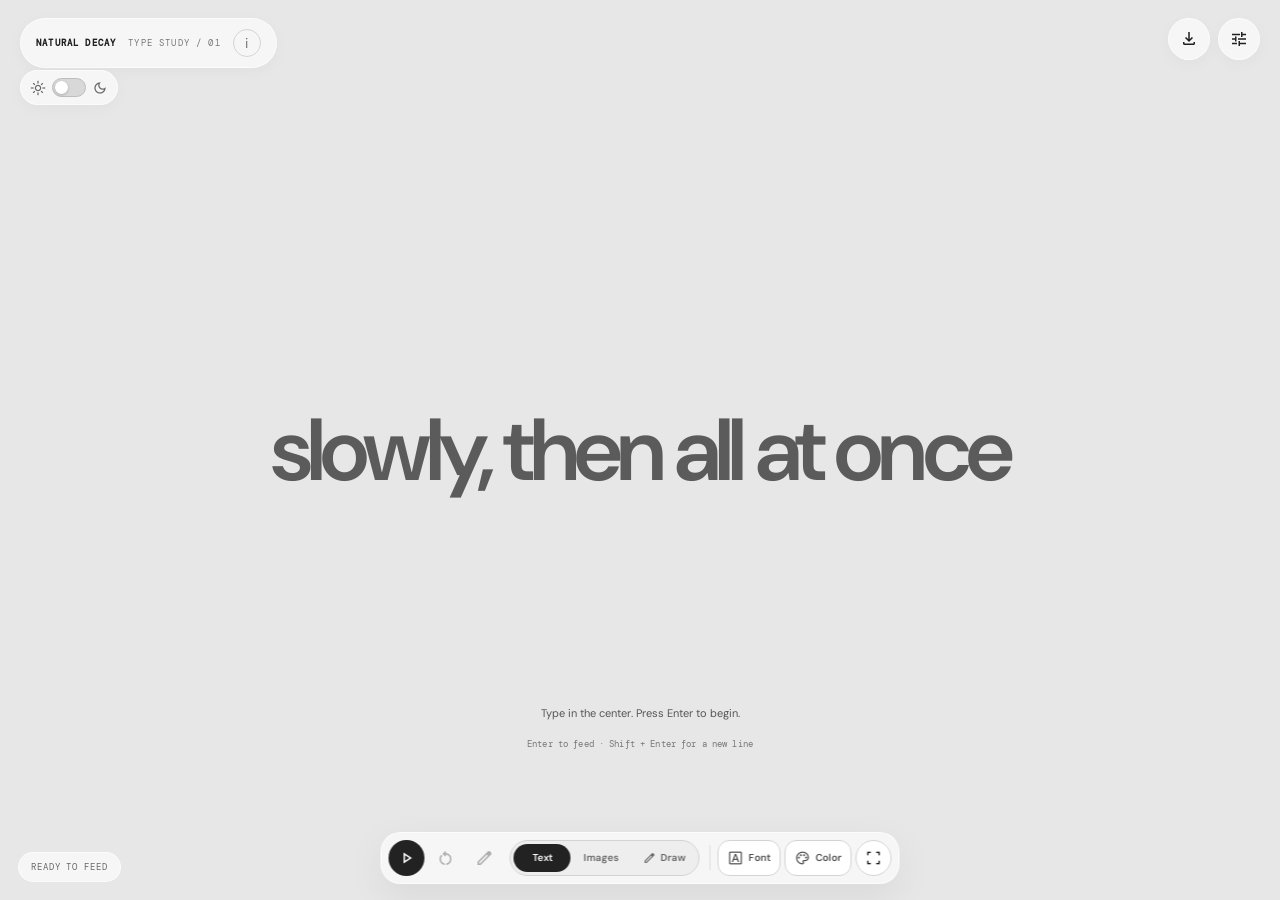
==== commit d5b08812: "Add files via upload" ====
--- a/index.html
+++ b/index.html
@@ -70,6 +70,7 @@
           <button id="minimize-ui" class="icon-button fullscreen-toggle" aria-label="Hide interface" title="Hide interface"><span class="material-symbols-outlined" aria-hidden="true">fullscreen</span></button>
         </div>
       </div>
+      <button id="restore-ui" class="icon-button restore-ui" type="button" aria-label="Show interface" title="Show interface" hidden><span class="material-symbols-outlined" aria-hidden="true">fullscreen_exit</span></button>
     </div>
 
     <dialog id="tweaks" class="tweaks" aria-labelledby="tweaks-title">
--- a/styles.css
+++ b/styles.css
@@ -454,8 +454,9 @@
 .app.ui-minimized #edit-toolbar{opacity:1!important;visibility:visible!important;pointer-events:auto!important;transform:translateX(-50%)!important}
 .app.ui-minimized .toolbar-controls{width:40px;height:40px;justify-content:center}
 .app.ui-minimized .toolbar-controls>:not(.fullscreen-toggle){display:none!important}
-.app.ui-minimized .toolbar-controls .fullscreen-toggle{display:grid;width:40px;height:40px;flex-basis:40px;border-radius:50%}
-.app.ui-minimized #minimize-ui{display:grid!important}
+.app.ui-minimized .toolbar-controls .fullscreen-toggle{display:none!important}
+.app.ui-minimized #minimize-ui{display:none!important}
+.app.ui-minimized #restore-ui{display:grid!important;visibility:visible!important;opacity:1!important;pointer-events:auto!important}
 @media(max-width:700px){
   .edit-toolbar{width:calc(100vw - 20px);max-width:calc(100vw - 20px);bottom:max(8px,env(safe-area-inset-bottom));padding:6px;border-radius:18px}
   .toolbar-controls{display:grid;grid-template-columns:auto minmax(0,1fr) auto;grid-template-areas:"transport modes modes" "actions actions fullscreen";gap:6px 5px;width:100%}
@@ -484,3 +485,26 @@
   .toolbar-controls .draw-option{min-width:41px}
   .toolbar-controls .style-popover>summary,.toolbar-controls .panel-action.compact-action{min-width:43px;padding-inline:5px}
 }
+
+/* Keep the canvas, editor, popovers and dock inside narrow and short viewports. */
+@media(max-width:820px){
+  .edit-toolbar{width:min(460px,calc(100vw - 20px));max-width:calc(100vw - 20px)}
+  .toolbar-controls{display:grid;grid-template-columns:auto minmax(0,1fr) auto;grid-template-areas:"transport modes modes" "actions actions fullscreen";gap:6px 5px;width:100%}
+  .toolbar-controls>.transport{grid-area:transport;gap:1px}
+  .toolbar-controls>#mode-switch{grid-area:modes;justify-self:end;padding:2px;gap:1px}
+  .toolbar-controls>.toolbar-actions{grid-area:actions;justify-content:flex-start;min-height:36px;gap:3px;padding-top:1px}
+  .toolbar-controls>.toolbar-actions::before{height:22px;margin:0 2px}
+  .toolbar-controls .fullscreen-toggle{grid-area:fullscreen;justify-self:end}
+}
+html,body,.app,.stage-wrap{max-width:100%;overflow-x:hidden}
+.image-layer,.drawing-layer,#scene{max-width:100%;max-height:100%}
+.type-editor{box-sizing:border-box;overflow-wrap:anywhere;word-break:normal}
+.font-panel,.color-panel,.draw-panel,.hue-panel{box-sizing:border-box;max-width:calc(100vw - 24px)}
+.app.ui-minimized #edit-toolbar{z-index:50}
+#edit-toolbar .toolbar-actions{display:flex!important;visibility:visible!important;opacity:1!important}
+.toolbar-controls .type-style:not([hidden]),.toolbar-controls .image-tools:not([hidden]){display:flex!important;visibility:visible!important;opacity:1!important}
+.toolbar-controls #draw-settings:not([hidden]){display:block!important;visibility:visible!important;opacity:1!important}
+.toolbar-controls #undo-drawing:not([hidden]){display:grid!important;visibility:visible!important;opacity:1!important}
+.app.ui-minimized .toolbar-controls>.fullscreen-toggle{display:grid!important;visibility:visible!important;opacity:1!important;color:var(--ink)!important}
+.app.ui-minimized .toolbar-controls>.fullscreen-toggle .material-symbols-outlined{display:inline-block!important;visibility:visible!important;color:inherit!important}
+.app.ui-minimized #minimize-ui{opacity:1;visibility:visible;pointer-events:auto}
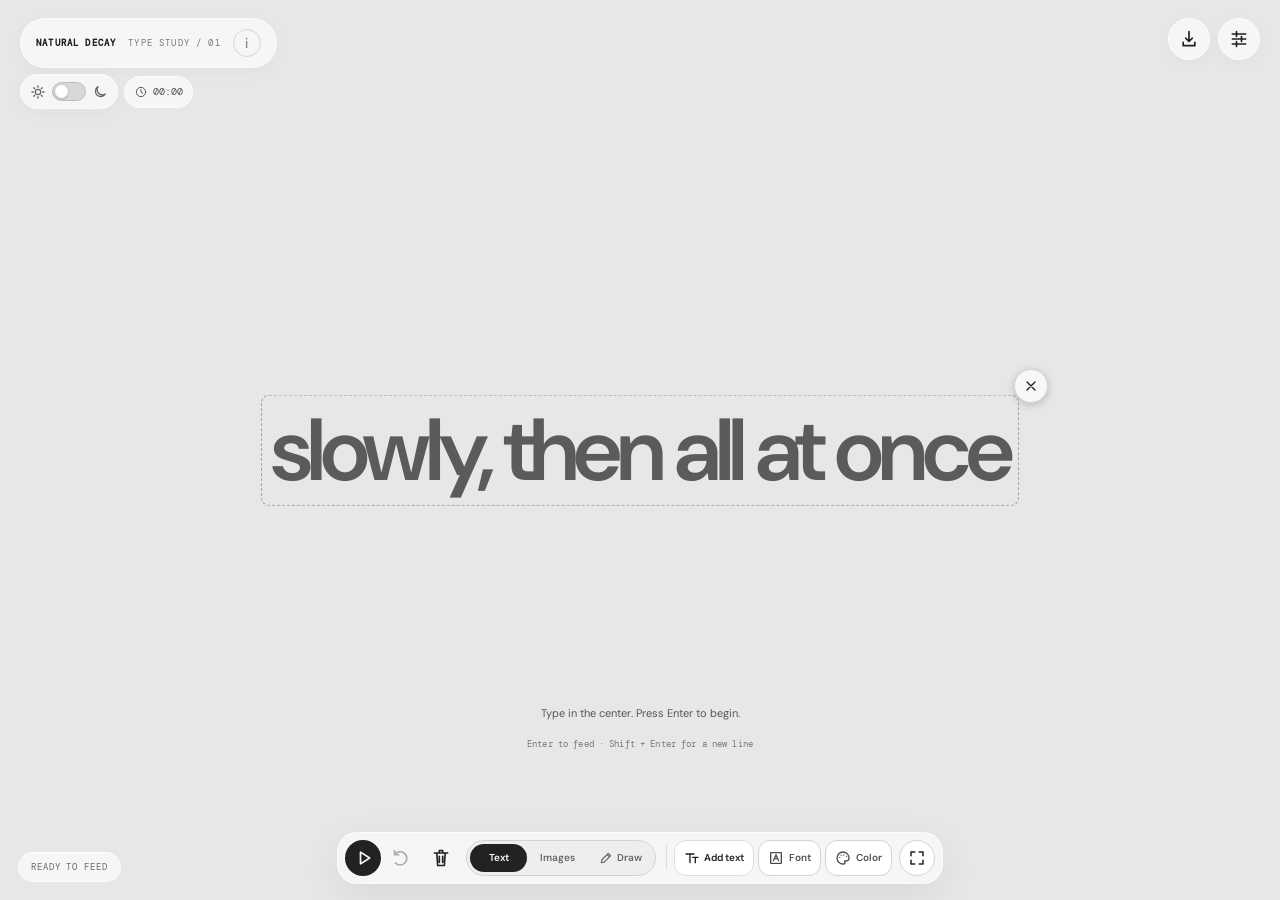
==== commit 1bbc5895: "Add files via upload" ====
--- a/index.html
+++ b/index.html
@@ -8,19 +8,28 @@
   <link rel="preconnect" href="https://fonts.googleapis.com">
   <link rel="preconnect" href="https://fonts.gstatic.com" crossorigin>
   <link href="https://fonts.googleapis.com/css2?family=DM+Mono:wght@400;500&family=DM+Sans:wght@400;500;600;700&family=Fraunces:opsz,wght@9..144,400;9..144,600&family=IBM+Plex+Mono:wght@400;500&family=Manrope:wght@400;500;600;700&family=Playfair+Display:wght@400;600&family=Space+Grotesk:wght@400;500;600;700&display=swap" rel="stylesheet">
-  <link href="https://fonts.googleapis.com/css2?family=Material+Symbols+Outlined" rel="stylesheet">
   <link rel="stylesheet" href="./styles.css">
 </head>
 <body>
   <main class="app" id="app">
     <div class="stage-wrap" aria-label="Typography scene">
       <canvas id="scene" aria-label="Ants consuming the centered scene"></canvas>
-      <textarea id="copy" class="type-editor" rows="2" spellcheck="false" aria-label="Your text" aria-describedby="edit-hint">slowly, then all at once</textarea>
+      <canvas id="text-preview" class="text-preview" aria-hidden="true"></canvas>
+      <div id="primary-text-selection" aria-hidden="true" hidden></div>
+      <textarea id="copy" class="type-editor" rows="2" spellcheck="false" placeholder="Type here" aria-label="Your text" aria-describedby="edit-hint">slowly, then all at once</textarea>
+      <button id="remove-primary-text" class="layer-remove" type="button" title="Remove text" aria-label="Remove text" hidden><span class="material-symbols-outlined" aria-hidden="true">close</span></button>
       <div id="image-layer" class="image-layer" aria-label="Image collage" tabindex="-1" hidden></div>
       <canvas id="drawing-layer" class="drawing-layer" aria-label="Chalk drawing layer" hidden></canvas>
+      <button id="remove-drawing-layer" class="layer-remove" type="button" title="Remove drawing" aria-label="Remove drawing" hidden><span class="material-symbols-outlined" aria-hidden="true">close</span></button>
       <input id="image-file" type="file" accept="image/png,image/jpeg,image/svg+xml" multiple hidden>
       <div class="brand-pill"><strong>NATURAL DECAY</strong><span>TYPE STUDY / 01</span><button id="info-open" class="info-button icon-button" aria-label="About Natural Decay" title="About Natural Decay"><span class="info-glyph" aria-hidden="true">i</span></button></div>
-      <label class="theme-toggle" title="Switch between light and dark mode"><span class="material-symbols-outlined" aria-hidden="true">light_mode</span><input id="theme-toggle" type="checkbox" role="switch" aria-label="Dark mode"><span class="material-symbols-outlined" aria-hidden="true">dark_mode</span></label>
+      <div class="header-utilities">
+        <label class="theme-toggle" title="Switch between light and dark mode"><span class="material-symbols-outlined" aria-hidden="true">light_mode</span><input id="theme-toggle" type="checkbox" role="switch" aria-label="Dark mode"><span class="material-symbols-outlined" aria-hidden="true">dark_mode</span></label>
+        <div class="session-timer" role="timer" aria-label="Session elapsed time" title="Time spent playing this session">
+          <svg viewBox="0 0 24 24" width="14" height="14" fill="none" stroke="currentColor" stroke-width="1.7" stroke-linecap="round" aria-hidden="true"><circle cx="12" cy="12" r="8"/><path d="M12 7.5V12l3 2"/></svg>
+          <time id="session-elapsed" datetime="PT0S">00:00</time>
+        </div>
+      </div>
       <button id="export" class="tweak-trigger frame-export" title="Download this frame"><span class="material-symbols-outlined" aria-hidden="true">download</span><span>Download frame</span></button>
       <button id="tweak-open" class="tweak-trigger" aria-haspopup="dialog" aria-controls="tweaks"><span class="material-symbols-outlined" aria-hidden="true">tune</span><span>Tweak</span></button>
       <div class="scene-meta"><span id="state-label" aria-live="polite">READY TO FEED</span><span id="remaining"></span></div>
@@ -30,8 +39,8 @@
         <div class="toolbar-controls">
           <div class="transport" role="group" aria-label="Simulation controls">
             <button id="play-pause" class="icon-button primary-icon" aria-label="Start feeding" title="Start feeding"><span class="material-symbols-outlined" aria-hidden="true">play_arrow</span></button>
-            <button id="replay" class="icon-button" aria-label="Reset simulation" title="Reset simulation" disabled><span class="material-symbols-outlined" aria-hidden="true">restart_alt</span></button>
-            <button id="edit" class="icon-button" aria-label="Edit composition" title="Edit composition" disabled><span class="material-symbols-outlined" aria-hidden="true">edit</span></button>
+            <button id="replay" class="icon-button" aria-label="Reset simulation and edit" title="Reset simulation and edit" aria-haspopup="dialog" aria-controls="confirm-session" disabled><span class="material-symbols-outlined" aria-hidden="true">restart_alt</span></button>
+            <button id="scrap" class="icon-button" aria-label="Scrap composition" title="Scrap composition" aria-haspopup="dialog" aria-controls="confirm-session"><span class="material-symbols-outlined" aria-hidden="true">delete</span></button>
           </div>
           <div id="mode-switch" class="mode-switch" role="group" aria-label="Composition mode">
             <button id="mode-text" class="mode-option active" type="button" aria-pressed="true">Text</button>
@@ -39,10 +48,11 @@
             <button id="mode-draw" class="mode-option draw-option" type="button" aria-pressed="false"><span class="material-symbols-outlined" aria-hidden="true">edit</span><span>Draw</span></button>
           </div>
           <div class="toolbar-actions">
+            <button id="add-text-layer" class="panel-action compact-action" type="button" title="Add a text layer" aria-label="Add a text layer"><span class="material-symbols-outlined" aria-hidden="true">text_fields</span><span>Add text</span></button>
             <div id="type-style" class="type-style" aria-label="Text styling tools">
-            <details class="style-popover" name="toolbar-popover"><summary aria-label="Font and text size" title="Font and text size"><span class="material-symbols-outlined" aria-hidden="true">font_download</span><span>Font</span></summary><div class="font-panel"><div class="popover-title">Typeface</div><div id="font-options" class="font-options" role="listbox" aria-label="Typeface options"></div><label class="size-tool"><span>Size</span><small id="edit-size-value">88 px</small><input id="edit-size" type="range" min="28" max="160" value="88" aria-label="Text size"></label></div></details>
-            <details class="style-popover" name="toolbar-popover"><summary aria-label="Text color" title="Text color"><span class="material-symbols-outlined" aria-hidden="true">palette</span><span>Color</span></summary><div class="color-panel"><div class="popover-title">Text color</div><div class="color-swatches" role="group" aria-label="Choose text color"><button type="button" data-color="#202020" aria-label="Black" class="color-swatch"></button><button type="button" data-color="#5b5b5b" aria-label="Charcoal" class="color-swatch"></button><button type="button" data-color="#888888" aria-label="Grey" class="color-swatch"></button><button type="button" data-color="#d0d0d0" aria-label="Light grey" class="color-swatch"></button><button type="button" data-color="#ffffff" aria-label="White" class="color-swatch"></button><button type="button" data-color="#cf3b3b" aria-label="Red" class="color-swatch"></button><button type="button" data-color="#df8b22" aria-label="Orange" class="color-swatch"></button><button type="button" data-color="#d6c33a" aria-label="Yellow" class="color-swatch"></button><button type="button" data-color="#3c9b67" aria-label="Green" class="color-swatch"></button><button type="button" data-color="#3289c9" aria-label="Blue" class="color-swatch"></button><button type="button" data-color="#7754b8" aria-label="Purple" class="color-swatch"></button><button type="button" data-color="#ca4f91" aria-label="Pink" class="color-swatch"></button></div><label class="custom-color">Hex<input id="text-color" type="text" value="#5b5b5b" aria-label="Custom hex text color" maxlength="7" inputmode="text"></label></div></details>
-            <button id="add-text-layer" class="panel-action compact-action" type="button" title="Add a new text layer" aria-label="Add a new text layer" hidden><span class="material-symbols-outlined" aria-hidden="true">text_fields</span><span>Add text</span></button>
+            <details class="style-popover" name="toolbar-popover"><summary aria-label="Font and text size" title="Font and text size"><span class="material-symbols-outlined" aria-hidden="true">font_download</span><span>Font</span></summary><div class="font-panel"><div class="popover-title">Typeface</div><p class="text-target" data-text-target></p><div id="font-options" class="font-options" role="listbox" aria-label="Typeface options"></div><label class="size-tool"><span>Size</span><small id="edit-size-value">88 px</small><input id="edit-size" type="range" min="28" max="160" value="88" aria-label="Text size"></label></div></details>
+            <details class="style-popover" name="toolbar-popover"><summary aria-label="Text color" title="Text color"><span class="material-symbols-outlined" aria-hidden="true">palette</span><span>Color</span></summary><div class="color-panel"><div class="popover-title">Text color</div><p class="text-target" data-text-target></p><div class="color-swatches" role="group" aria-label="Choose text color"><button type="button" data-color="#202020" aria-label="Black" class="color-swatch"></button><button type="button" data-color="#5b5b5b" aria-label="Charcoal" class="color-swatch"></button><button type="button" data-color="#888888" aria-label="Grey" class="color-swatch"></button><button type="button" data-color="#d0d0d0" aria-label="Light grey" class="color-swatch"></button><button type="button" data-color="#ffffff" aria-label="White" class="color-swatch"></button><button type="button" data-color="#cf3b3b" aria-label="Red" class="color-swatch"></button><button type="button" data-color="#df8b22" aria-label="Orange" class="color-swatch"></button><button type="button" data-color="#d6c33a" aria-label="Yellow" class="color-swatch"></button><button type="button" data-color="#3c9b67" aria-label="Green" class="color-swatch"></button><button type="button" data-color="#3289c9" aria-label="Blue" class="color-swatch"></button><button type="button" data-color="#7754b8" aria-label="Purple" class="color-swatch"></button><button type="button" data-color="#ca4f91" aria-label="Pink" class="color-swatch"></button></div><label class="custom-color">Hex<input id="text-color" type="text" value="#5b5b5b" aria-label="Custom hex text color" maxlength="7" inputmode="text"></label></div></details>
+            </div>
             <div id="image-tools" class="image-tools" hidden>
               <button id="add-image" class="panel-action compact-action" title="Choose images"><span class="material-symbols-outlined" aria-hidden="true">image</span><span>Select</span></button>
               <button id="paste-image" class="panel-action compact-action" title="Paste images from the clipboard"><span class="material-symbols-outlined" aria-hidden="true">content_paste</span><span>Paste</span></button>
@@ -53,7 +63,7 @@
               <div class="hue-panel"><div class="popover-title">Image hue</div><div class="hue-chip-row"><span id="image-hue-chip" class="hue-chip"></span><small id="image-hue-value">Original</small></div><input id="image-hue" type="range" min="0" max="359" value="0" aria-label="Shift image hue"><button id="image-hue-reset" class="panel-action hue-reset" type="button"><span class="material-symbols-outlined" aria-hidden="true">undo</span>No hue</button></div>
             </details>
             <details id="draw-settings" class="style-popover draw-settings" name="toolbar-popover" hidden>
-              <summary aria-label="Brush size and color" title="Brush size and color"><span class="material-symbols-outlined" aria-hidden="true">line_weight</span><span>Size</span></summary>
+              <summary aria-label="Brush settings" title="Brush size and color"><span class="material-symbols-outlined" aria-hidden="true">tune</span><span>Brush</span></summary>
               <div class="draw-panel">
                 <div class="popover-title">Chalk brush</div>
                 <label class="brush-size">Size <small id="draw-size-value">12 px</small><input id="draw-size" type="range" min="2" max="36" value="12" aria-label="Chalk brush size"></label>
@@ -69,8 +79,8 @@
           </div>
           <button id="minimize-ui" class="icon-button fullscreen-toggle" aria-label="Hide interface" title="Hide interface"><span class="material-symbols-outlined" aria-hidden="true">fullscreen</span></button>
         </div>
+        <button id="restore-ui" class="icon-button restore-ui" type="button" aria-label="Show interface" title="Show interface" inert><svg viewBox="0 0 24 24" width="20" height="20" fill="none" stroke="currentColor" stroke-width="2" stroke-linecap="round" stroke-linejoin="round" aria-hidden="true"><path d="M9 4v5H4m11-5v5h5M4 15h5v5m11-5h-5v5"/></svg></button>
       </div>
-      <button id="restore-ui" class="icon-button restore-ui" type="button" aria-label="Show interface" title="Show interface" hidden><span class="material-symbols-outlined" aria-hidden="true">fullscreen_exit</span></button>
     </div>
 
     <dialog id="tweaks" class="tweaks" aria-labelledby="tweaks-title">
@@ -78,19 +88,29 @@
       <div class="tweak-content">
         <div class="field"><label for="ant-file">Custom ant</label><p>Use your own PNG or SVG ant. It stays on this device for this session.</p><input id="ant-file" type="file" accept="image/png,image/svg+xml"><button id="reset-ant" class="panel-action"><span class="material-symbols-outlined" aria-hidden="true">restart_alt</span>Use default ant</button></div>
         <div class="field"><label for="ant-speed">Ant speed <small id="ant-speed-value">2.0×</small></label><p>How quickly ants walk between the colony edge and food.</p><input id="ant-speed" type="range" min="0.4" max="5" step="0.1" value="2"></div>
-        <div class="field"><label for="ant-count">Ant amount <small id="ant-count-value">24 ants</small></label><p>Sets how many ants work the scene at once.</p><input id="ant-count" type="range" min="2" max="48" step="1" value="24"></div>
+        <div class="field"><label for="ant-count">Ant amount <small id="ant-count-value">24 ants</small></label><p>Sets how many ants work the scene at once.</p><input id="ant-count" type="range" min="2" max="64" step="1" value="24"></div>
         <div class="field"><label for="eating-frequency">Eating frequency <small id="eating-frequency-value">6.0×</small></label><p>How often ants take a bite while feeding, up to 10× faster.</p><input id="eating-frequency" type="range" min="0.25" max="10" step="0.05" value="6"></div>
         <div class="field"><label for="decay-speed">Decay speed <small id="decay-speed-value">4.0×</small></label><p>Controls how much material each bite removes, up to 10× faster. At maximum settings, a typical scene aims to clear in about 30 seconds.</p><input id="decay-speed" type="range" min="1" max="10" step="0.1" value="4"></div>
         <div class="field"><label for="ant-chaos">Ant chaos <small id="ant-chaos-value">35%</small></label><p>Adds wandering turns while ants keep food in focus; higher values create broader turns.</p><input id="ant-chaos" type="range" min="0" max="100" step="1" value="35"></div>
         <div class="field"><label for="preset">Material response</label><p>Sets bite size and the roughness left at feeding edges.</p><select id="preset"><option value="soft">Soft</option><option value="crumbly">Crumbly</option><option value="firm">Firm</option><option value="custom">Custom</option></select></div>
-        <div class="field"><label for="size">Type size <small id="size-value">88 px</small></label><p>Sets the requested text size for your next cycle.</p><input id="size" type="range" min="28" max="160" value="88"></div>
-        <div class="field"><label class="check-label" for="autofit"><input id="autofit" type="checkbox" checked><span>Auto fit</span></label><p>Scales the text down when needed to fit the scene.</p></div>
+        <div class="field"><label for="size">Type size <small id="size-value">88 px</small></label><p>Sets your preferred size. Long text scales to fit the composition.</p><input id="size" type="range" min="28" max="160" value="88"></div>
         <div class="field"><label for="resistance">Resistance <small id="resistance-value">35%</small></label><p>Higher resistance makes each bite take longer.</p><input id="resistance" type="range" min="0" max="100" value="35"></div>
         <div class="field"><label for="deform">Deformation <small id="deform-value">2.0%</small></label><p>Controls the text’s subtle movement as it weakens.</p><input id="deform" type="range" min="0" max="5" step="0.1" value="2"></div>
         <div class="field trail-field"><label for="trails">Ant trails <small id="trail-value">Off</small></label><p>How long ant footsteps linger, up to 10 seconds.</p><input id="trails" type="range" min="0" max="10" step="0.5" value="0" aria-label="Ant trail duration in seconds"></div>
+        <div class="field"><label for="stain-duration">Stain duration <small id="stain-value">Session</small></label><p>Hide stains, fade them over 10 seconds to 2 minutes, or keep them for the session.</p><input id="stain-duration" type="range" min="5" max="125" step="5" value="125" aria-valuetext="Session"></div>
         <div class="panel-actions"><button id="copy-text" class="panel-action"><span class="material-symbols-outlined" aria-hidden="true">content_copy</span>Copy original text</button></div>
         <p class="privacy-note">The interface stays grayscale; text and source images keep their chosen colors. Fonts load from Google Fonts.</p>
       </div>
+    </dialog>
+    <dialog id="confirm-session" class="confirm-dialog" aria-labelledby="confirm-title" aria-describedby="confirm-description">
+      <form method="dialog">
+        <h2 id="confirm-title">Do you want to reset the simulation?</h2>
+        <p id="confirm-description">Clear the decay and return to Edit with your composition intact.</p>
+        <div class="confirm-actions">
+          <button class="panel-action" type="submit" value="cancel" autofocus>Cancel</button>
+          <button class="panel-action confirm-primary" id="confirm-session-action" type="submit" value="confirm">Reset and edit</button>
+        </div>
+      </form>
     </dialog>
     <dialog id="about" class="about-dialog" aria-labelledby="about-title">
       <div class="dialog-head"><div><p class="eyebrow">A LITTLE ABOUT THIS TOOL</p><h2 id="about-title">Natural Decay</h2></div><button id="about-close" class="close icon-button" aria-label="Close about panel" title="Close"><span class="material-symbols-outlined" aria-hidden="true">close</span></button></div>
--- a/styles.css
+++ b/styles.css
@@ -375,13 +375,8 @@
 .hue-reset{width:100%;justify-content:center;margin-top:4px}
 html[data-theme="dark"] .hue-panel{border-color:#505050;background:#292929f5;color:#eee}
 html[data-theme="dark"] .hue-chip-row{color:#bbb}
-.restore-ui{display:none;position:absolute;z-index:12;left:50%;bottom:max(10px,env(safe-area-inset-bottom));transform:translateX(-50%);width:42px;height:42px;border:1px solid #fff9;background:#f8f8f8e8;box-shadow:0 6px 22px #0002;backdrop-filter:blur(14px)}
 .app.ui-minimized .brand-pill,.app.ui-minimized .theme-toggle,.app.ui-minimized #export,.app.ui-minimized #tweak-open,.app.ui-minimized .scene-meta,.app.ui-minimized .hint,.app.ui-minimized .edit-hint,.app.ui-minimized #copy,.app.ui-minimized #image-layer,.app.ui-minimized #drawing-layer{display:none!important}
-.app.ui-minimized #edit-toolbar{opacity:0;visibility:hidden;pointer-events:none;transform:translate(-50%,10px);transition:opacity .22s ease,transform .22s cubic-bezier(.2,.75,.25,1),visibility .22s}
 .edit-toolbar{transition:opacity .22s ease,transform .22s cubic-bezier(.2,.75,.25,1),background-color .22s ease,border-color .22s ease,box-shadow .22s ease}
-.restore-ui{transition:opacity .22s ease,transform .22s cubic-bezier(.2,.75,.25,1)}
-.app.ui-minimized #restore-ui{display:grid}
-.app.ui-minimized #minimize-ui{display:none}
 .app.ui-minimized .tweaks[open],.app.ui-minimized .about-dialog[open]{display:none}
 .draw-settings[hidden],.undo-drawing[hidden]{display:none!important}
 .undo-drawing:disabled{opacity:.4;cursor:default}
@@ -398,7 +393,6 @@
   #export{right:calc(max(13px,env(safe-area-inset-right)) + 52px)}
   .scene-meta{left:max(12px,env(safe-area-inset-left));right:auto;bottom:max(118px,calc(env(safe-area-inset-bottom) + 112px));max-width:calc(100vw - 24px);font-size:8px;letter-spacing:.06em}
   .hue-panel{left:auto;right:0;transform:none;width:min(210px,calc(100vw - 24px))}
-  .app.ui-minimized .restore-ui{bottom:max(8px,env(safe-area-inset-bottom))}
 }
 
 /* Ordered tool dock: playback, mode, mode tools, then the one-button hide toggle. */
@@ -449,14 +443,6 @@
 html[data-theme="dark"] .style-popover .font-panel .size-tool{border-top-color:#505050!important;color:#eee}
 html[data-theme="dark"] .font-panel .size-tool small{color:#aaa}
 .transport #edit{display:grid}
-.app.ui-minimized .brand-pill,.app.ui-minimized .theme-toggle,.app.ui-minimized #export,.app.ui-minimized #tweak-open,.app.ui-minimized .scene-meta,.app.ui-minimized .hint,.app.ui-minimized .edit-hint,.app.ui-minimized #copy,.app.ui-minimized #image-layer,.app.ui-minimized #drawing-layer{display:none!important}
-.app.ui-minimized .edit-toolbar{left:50%;right:auto;bottom:max(8px,env(safe-area-inset-bottom));width:52px;height:52px;padding:5px;transform:translateX(-50%);border-radius:50%;background:#f8f8f8e8}
-.app.ui-minimized #edit-toolbar{opacity:1!important;visibility:visible!important;pointer-events:auto!important;transform:translateX(-50%)!important}
-.app.ui-minimized .toolbar-controls{width:40px;height:40px;justify-content:center}
-.app.ui-minimized .toolbar-controls>:not(.fullscreen-toggle){display:none!important}
-.app.ui-minimized .toolbar-controls .fullscreen-toggle{display:none!important}
-.app.ui-minimized #minimize-ui{display:none!important}
-.app.ui-minimized #restore-ui{display:grid!important;visibility:visible!important;opacity:1!important;pointer-events:auto!important}
 @media(max-width:700px){
   .edit-toolbar{width:calc(100vw - 20px);max-width:calc(100vw - 20px);bottom:max(8px,env(safe-area-inset-bottom));padding:6px;border-radius:18px}
   .toolbar-controls{display:grid;grid-template-columns:auto minmax(0,1fr) auto;grid-template-areas:"transport modes modes" "actions actions fullscreen";gap:6px 5px;width:100%}
@@ -500,11 +486,219 @@
 .image-layer,.drawing-layer,#scene{max-width:100%;max-height:100%}
 .type-editor{box-sizing:border-box;overflow-wrap:anywhere;word-break:normal}
 .font-panel,.color-panel,.draw-panel,.hue-panel{box-sizing:border-box;max-width:calc(100vw - 24px)}
-.app.ui-minimized #edit-toolbar{z-index:50}
 #edit-toolbar .toolbar-actions{display:flex!important;visibility:visible!important;opacity:1!important}
 .toolbar-controls .type-style:not([hidden]),.toolbar-controls .image-tools:not([hidden]){display:flex!important;visibility:visible!important;opacity:1!important}
 .toolbar-controls #draw-settings:not([hidden]){display:block!important;visibility:visible!important;opacity:1!important}
 .toolbar-controls #undo-drawing:not([hidden]){display:grid!important;visibility:visible!important;opacity:1!important}
-.app.ui-minimized .toolbar-controls>.fullscreen-toggle{display:grid!important;visibility:visible!important;opacity:1!important;color:var(--ink)!important}
-.app.ui-minimized .toolbar-controls>.fullscreen-toggle .material-symbols-outlined{display:inline-block!important;visibility:visible!important;color:inherit!important}
-.app.ui-minimized #minimize-ui{opacity:1;visibility:visible;pointer-events:auto}
+
+.text-preview{position:absolute;inset:0;z-index:4;width:100%;height:100%;pointer-events:none}
+.text-preview[hidden],.restore-ui[hidden]{display:none!important}
+.material-symbols-outlined svg{display:block;flex:none}
+#copy{top:50%;z-index:5;color:transparent;caret-color:var(--editor-ink,#5b5b5b);min-height:0}
+#copy::selection{color:transparent;background:#7775}
+#copy:focus:not(.is-hidden){overflow:hidden}
+#edit-toolbar{z-index:10}
+#edit-toolbar[hidden]{display:none!important}
+#minimize-ui{transform:none}
+.app.ui-minimized #image-layer:not([hidden]),.app.ui-minimized #drawing-layer:not([hidden]){display:block!important}
+.app.ui-minimized #image-layer .image-item,.app.ui-minimized #drawing-layer{pointer-events:none;outline:none;box-shadow:none}
+.app.ui-minimized .image-confirm-actions,.app.ui-minimized .resize-handle,.app.ui-minimized .text-drag-handle{display:none}
+.toolbar-controls .style-popover{position:static}
+#edit-toolbar .style-popover>div{
+  position:absolute;
+  inset:auto auto calc(100% + 8px) var(--panel-left,0px)!important;
+  transform:translateY(var(--panel-offset-y,0px))!important;
+  max-width:calc(100vw - 20px);
+  max-height:var(--panel-height,calc(100dvh - 130px))!important;
+  overflow:auto;
+  overscroll-behavior:contain;
+}
+.font-panel .font-options{max-height:min(24dvh,170px);overflow:auto}
+.text-target{margin:0 4px 8px;color:var(--muted);font-size:11px;overflow-wrap:anywhere}
+#primary-text-selection{
+  position:absolute;
+  z-index:4;
+  left:50%;
+  top:50%;
+  transform:translate(-50%,-50%);
+  border:1px dashed var(--muted);
+  border-radius:8px;
+  opacity:.65;
+  pointer-events:none;
+}
+.text-layer-preview{position:absolute;inset:0;width:100%;height:100%;pointer-events:none}
+#image-layer .live-text-entry{
+  position:relative;
+  padding-inline:6px;
+  color:transparent;
+  caret-color:var(--entry-ink);
+  background:transparent;
+  letter-spacing:-.055em;
+  outline:none;
+}
+.live-text-entry::selection{color:transparent;background:#8886}
+.image-item:not(.selected) .text-drag-handle{visibility:hidden}
+.app.ui-minimized #primary-text-selection{display:none}
+.toolbar-controls>.toolbar-actions{flex-wrap:wrap}
+.image-item{border:0}
+#image-layer{z-index:auto}
+.image-item{z-index:2}
+.image-item.text-draft{z-index:6}
+.image-item.selected{outline:1px solid #555;outline-offset:-1px}
+.image-confirm-actions{left:var(--image-actions-left,4px);right:auto;z-index:3}
+@media(max-width:700px){
+  .toolbar-controls>.toolbar-actions{min-width:0}
+  .toolbar-controls>.toolbar-actions::before{display:none}
+  .toolbar-controls .mode-option{min-width:0}
+  .toolbar-controls .fullscreen-toggle{align-self:start}
+}
+@media(max-width:360px){
+  .toolbar-controls .image-tools .compact-action{min-width:0}
+  .toolbar-controls #image-hue-panel>summary>span:last-child{display:none}
+  .toolbar-controls #image-hue-panel>summary{min-width:34px}
+}
+
+.header-utilities{
+  position:absolute;
+  z-index:4;
+  top:calc(max(18px,env(safe-area-inset-top)) + 56px);
+  left:max(20px,env(safe-area-inset-left));
+  display:flex;
+  align-items:center;
+  gap:6px;
+}
+.header-utilities .theme-toggle{position:static}
+.session-timer{
+  display:flex;
+  align-items:center;
+  gap:5px;
+  min-height:32px;
+  padding:0 9px;
+  border:1px solid #fff9;
+  border-radius:99px;
+  background:#f8f8f8df;
+  color:#555;
+  backdrop-filter:blur(14px);
+  font:10px "DM Mono",monospace;
+  font-variant-numeric:tabular-nums;
+  pointer-events:none;
+}
+html[data-theme="dark"] :is(.scene-meta,.session-timer){
+  background:#292929e8;
+  border-color:#494949;
+  color:#c4c4c4;
+}
+@media(max-width:600px){
+  .header-utilities{top:calc(max(10px,env(safe-area-inset-top)) + 60px);left:max(12px,env(safe-area-inset-left))}
+}
+.app.ui-minimized .header-utilities{display:none}
+
+/* The dock keeps its layout while its visible surface contracts around the restore button. */
+#edit-toolbar{
+  --dock-background:#f8f8f8e8;
+  --dock-border:#fff9;
+  --dock-hover:#e8e8e8;
+  --dock-motion:280ms cubic-bezier(.25,.8,.3,1);
+  isolation:isolate;
+  background:none;
+  border-color:transparent;
+  box-shadow:none;
+  backdrop-filter:none;
+}
+html[data-theme="dark"] #edit-toolbar{
+  --dock-background:#292929ed;
+  --dock-border:#494949;
+  --dock-hover:#3b3b3b;
+}
+#edit-toolbar::before{
+  content:"";
+  position:absolute;
+  z-index:-1;
+  bottom:-1px;
+  left:50%;
+  width:calc(100% + 2px);
+  height:calc(100% + 2px);
+  box-sizing:border-box;
+  transform:translateX(-50%);
+  border:1px solid var(--dock-border);
+  border-radius:inherit;
+  background:var(--dock-background);
+  box-shadow:0 12px 38px #00000010;
+  backdrop-filter:blur(12px);
+  pointer-events:none;
+  transition:width var(--dock-motion),height var(--dock-motion),border-radius var(--dock-motion);
+}
+#edit-toolbar .toolbar-controls{opacity:1;transition:opacity 170ms ease 65ms}
+.app.ui-minimized #edit-toolbar{pointer-events:none}
+.app.ui-minimized #edit-toolbar::before{width:46px;height:46px;border-radius:50%;transition-delay:45ms}
+.app.ui-minimized #edit-toolbar .toolbar-controls{opacity:0;transition:opacity 130ms ease}
+#edit-toolbar #restore-ui{
+  position:absolute;
+  display:grid;
+  z-index:1;
+  left:0;
+  right:0;
+  bottom:2px;
+  width:40px;
+  height:40px;
+  margin-inline:auto;
+  transform:none;
+  border-color:transparent;
+  background:transparent;
+  box-shadow:none;
+  backdrop-filter:none;
+  color:var(--ink);
+  opacity:0;
+  pointer-events:none;
+  transition:opacity 105ms ease,background-color 160ms ease;
+}
+.app.ui-minimized #edit-toolbar #restore-ui{
+  opacity:1;
+  pointer-events:auto;
+  transition-delay:155ms,0ms;
+}
+#edit-toolbar #restore-ui:hover{background:var(--dock-hover)}
+
+.confirm-dialog{
+  width:min(370px,calc(100vw - 32px));
+  max-height:calc(100dvh - 24px);
+  padding:22px;
+  border:1px solid var(--line);
+  border-radius:20px;
+  background:var(--surface);
+  color:var(--ink);
+  box-shadow:var(--shadow);
+}
+.confirm-dialog::backdrop{background:#0005}
+.confirm-dialog h2{margin:0;font:500 22px/1.15 "Fraunces",serif}
+.confirm-dialog p{margin:10px 0 18px;color:var(--muted);font-size:13px}
+.confirm-actions{display:flex;justify-content:flex-end;flex-wrap:wrap;gap:8px}
+.confirm-actions .panel-action{min-height:40px;padding:0 12px;font-size:12px}
+.confirm-dialog .confirm-actions .confirm-primary{background:var(--ink);color:var(--surface);border-color:var(--ink)}
+
+#copy::placeholder{color:var(--muted);opacity:.65}
+#image-layer .image-item:not(.text-draft){z-index:auto}
+.layer-remove{
+  position:absolute;
+  z-index:7;
+  display:grid;
+  place-items:center;
+  width:34px;
+  height:34px;
+  padding:0;
+  border:1px solid var(--line);
+  border-radius:50%;
+  background:var(--surface);
+  color:var(--ink);
+  box-shadow:0 2px 8px #0003;
+  touch-action:manipulation;
+}
+.image-remove{top:var(--image-remove-top,5px);left:var(--image-remove-left,0)}
+.layer-remove .material-symbols-outlined{font-size:16px}
+.layer-remove:hover{border-color:var(--ink)}
+.layer-remove[hidden],.app.ui-minimized .layer-remove{display:none}
+
+@media(prefers-reduced-motion:reduce){
+  .edit-toolbar,.restore-ui,.mode-option,.style-popover>summary{transition:none}
+  #edit-toolbar::before,#edit-toolbar .toolbar-controls,#edit-toolbar #restore-ui{transition:none}
+}
